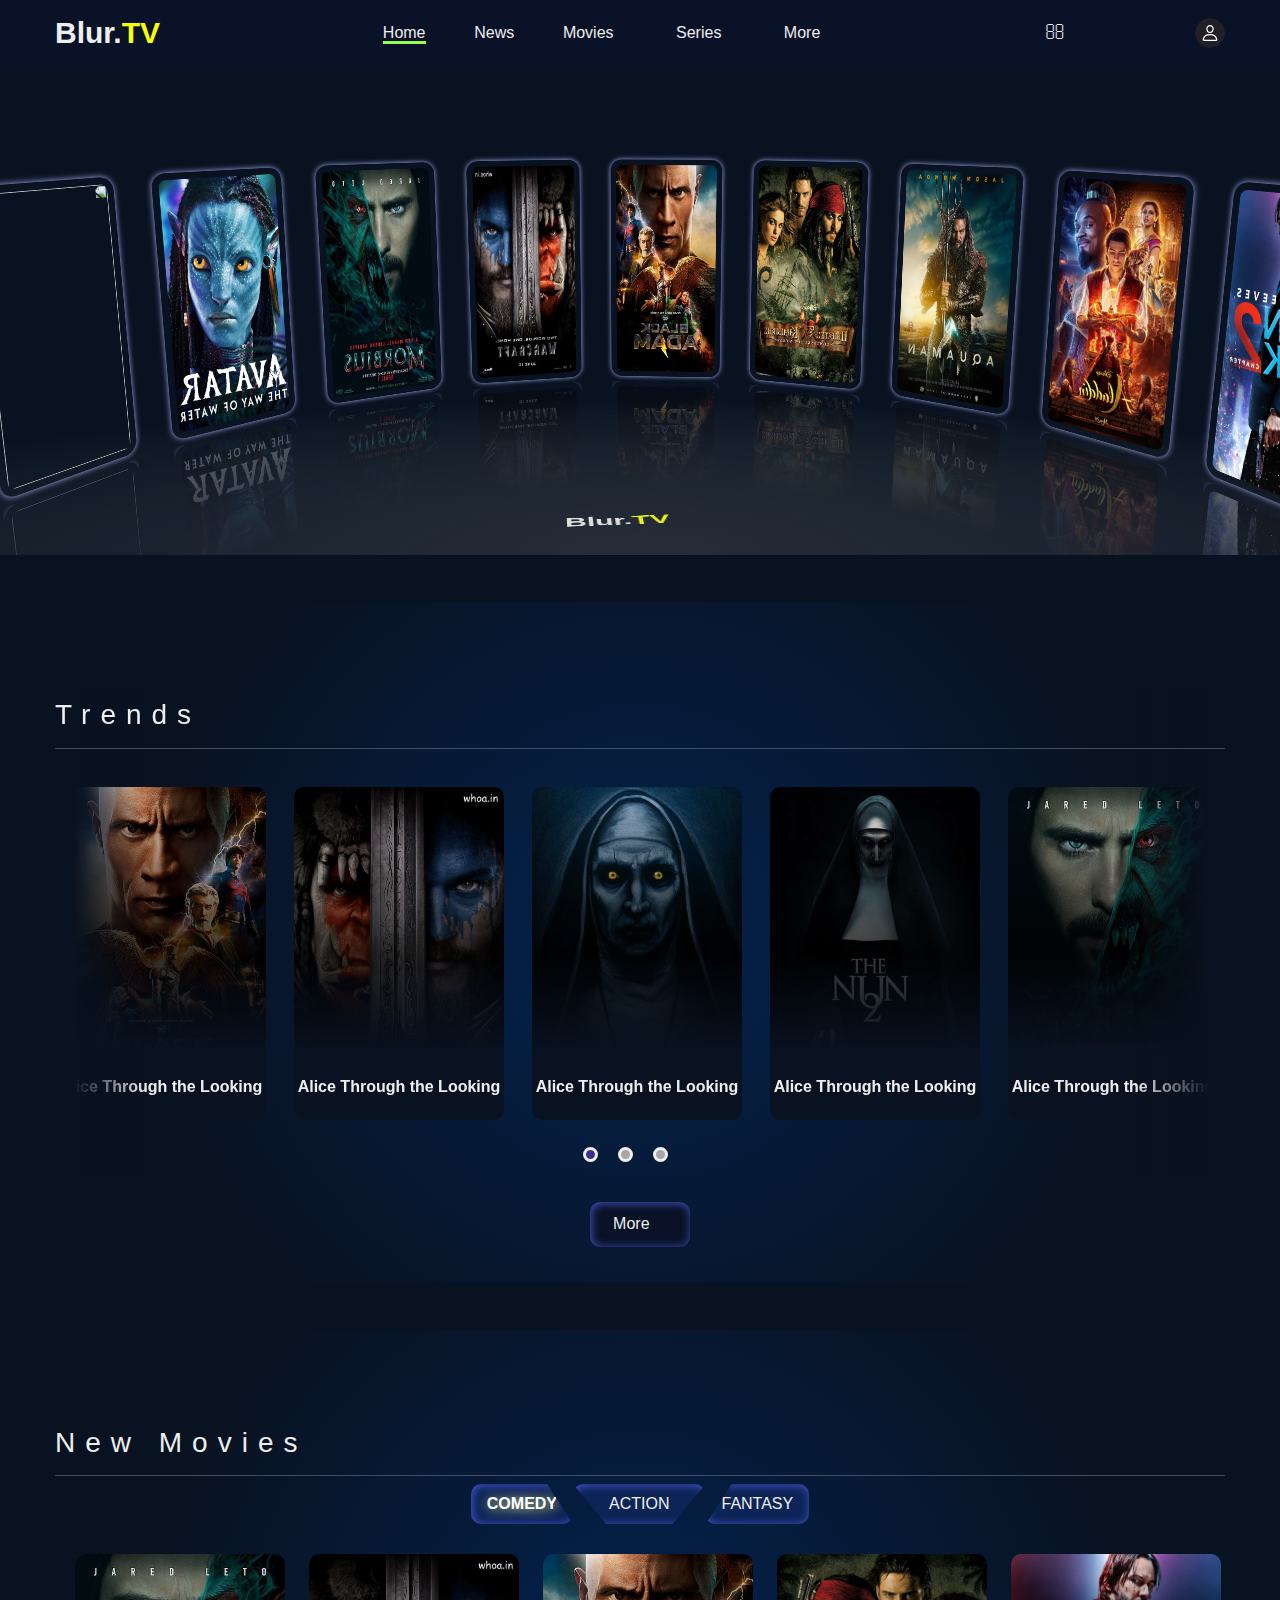
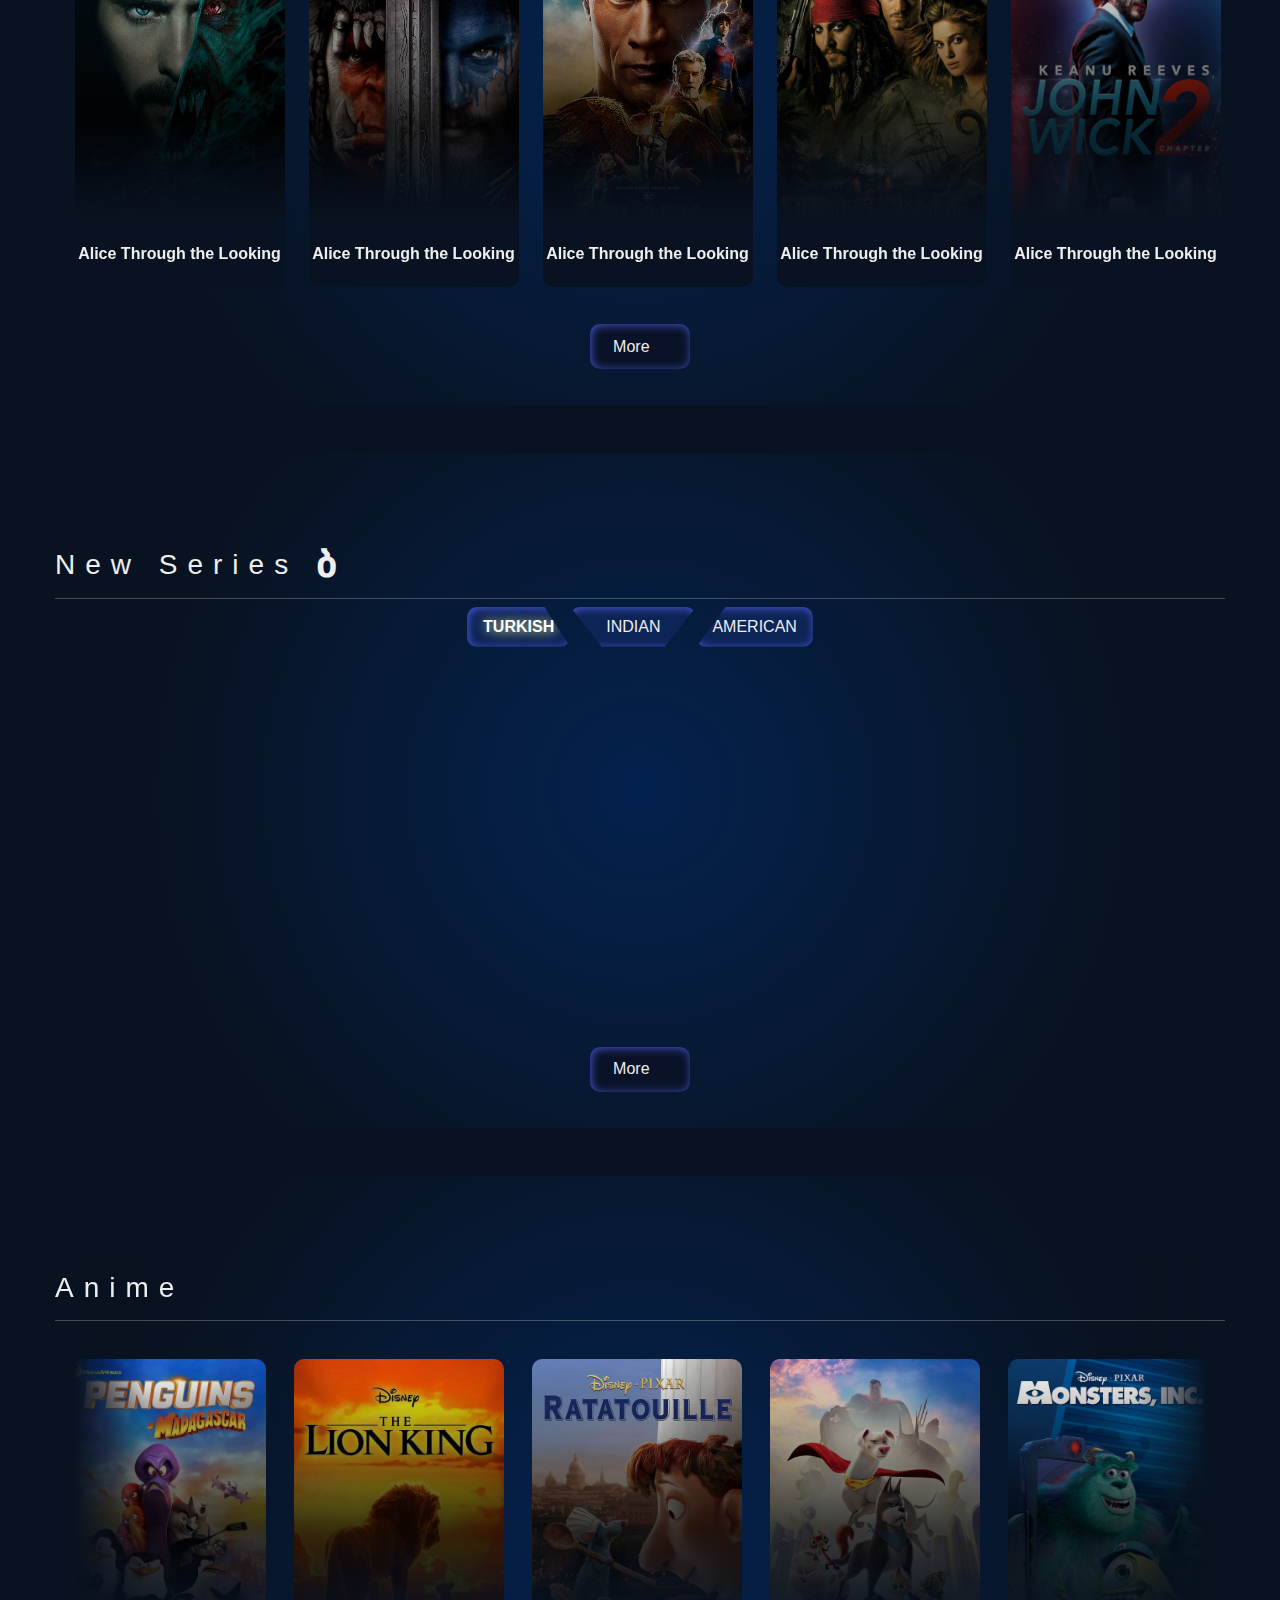
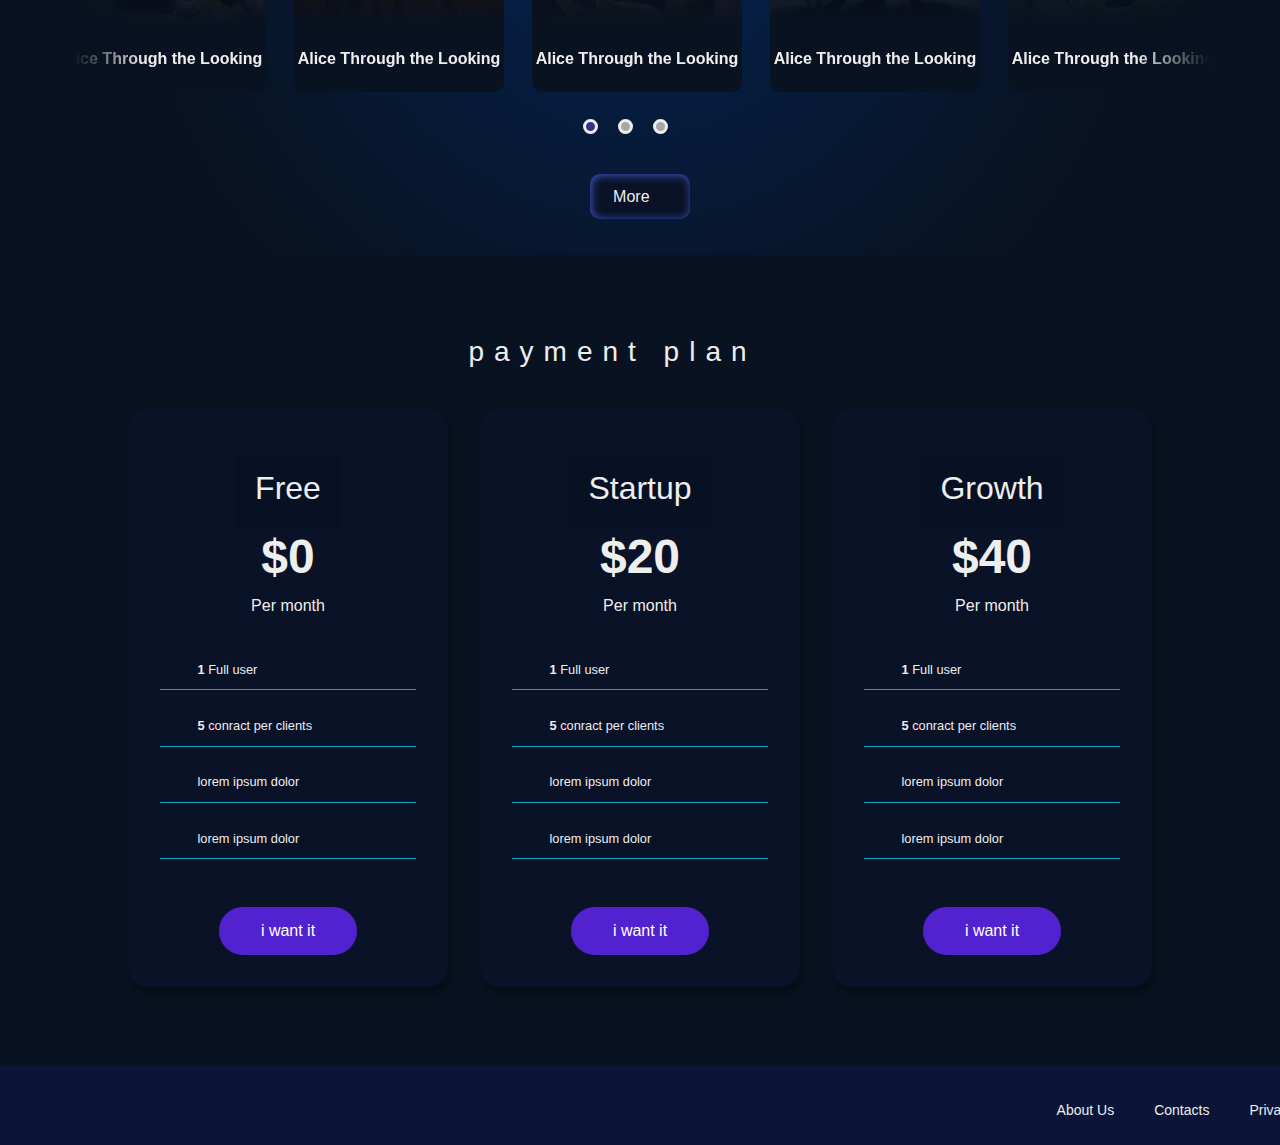
==== index.html @ e281a253 "first commit" ====
<!DOCTYPE html>
<html lang="en" data-theme="lightMode">

<head>
    <meta charset="UTF-8">
    <meta http-equiv="X-UA-Compatible" content="IE=edge">
    <meta name="viewport" content="width=device-width, initial-scale=1.0">

    <!--  Bootstrap v4.6.1 -->
	<!-- <link href="asstes/css/bootstrap.css" rel="stylesheet"> -->
	<!--  owl.carousel v2.3.4 -->
	<!-- <link href="asstes/css/owl.carousel.min.css" rel="stylesheet"> -->
	<!-- <link href="asstes/css/owl.theme.default.min.css" rel="stylesheet"> -->
	<!--  Font logo (blur) -->
	<link href="asstes/fonts/strangerfixcs.ttf" rel="stylesheet">
	<!--  font Awesome -->
	<link href="asstes/fonts/all.min.css" rel="stylesheet">
	<!--  Style css -->
    <!-- <link href="asstes/css/animate.css" rel="stylesheet"/> -->
    <!-- <link href="asstes/css/shared.main.css" rel="stylesheet"> -->
    <!-- <link href="asstes/css/style-home.css" rel="stylesheet"> -->
    <link href="asstes/css/shared.main.css" rel="stylesheet">
    <title>Home | Blur.TV</title>
</head>

<body id="nicescroll">


    <!-- Loading -->
    <!-- <div id="js-preloader" class="load">
        <div class="loader">
            <a class="logo animate__animated animate__hinge" href="#">Blur.<span class="">TV</span></a>
            <div class="inner one"></div>
            <div class="inner two"></div>
            <div class="inner three"></div>
        </div>
    </div> -->
    <!-- End -->

    <!-- bubble Trailer -->
    <section id="bubbleTrailer">
        <div class="sectionTrailer">
            <div class="stop mb-3">
                <button class="close-trailer stop "><i class='fa-regular fa-close fa-xl'></i></button>
            </div>
            <iframe class="stop" style="width: 100%;height: 500px;" src="https://www.youtube.com/embed/mkomfZHG5q4"
                title="YouTube video player" frameborder="0"
                allow="accelerometer; autoplay; clipboard-write; encrypted-media; gyroscope; picture-in-picture"
                allowfullscreen>
            </iframe>
        </div>
    </section>
    <!-- End -->

    <!-- sidebar -->
    <aside>
        <!-- User -->
        <div class="head "> 
            <div class="w-100 pb-4 d-flex justify-content-between" style="border-bottom: 1px solid #eeeeee42; ">
                <span class="userAside"><span><i class="fa-solid fa-user-pen fa-xl"></i></span> jack bill</span>
                <button id="closeSlider" class="d-lg-none"><i class="fa-regular fa-xmark fa-xl mx-3"></i></button>
            </div>
        </div>
        <!-- navbar slider -->
        <li class="btnfixed d-flex justify-content-between py-1 my-0">
            <button class="icon d-inline-block d-lg-none themeicons">
                <i  class="fa-solid fa-moon fa-lg themeicon "></i>
                <i  class="fa-solid fa-lightbulb-on fa-lg themeicon d-none"></i>
            </button>
            <a href="profile.html" class="d-inline-block d-lg-none">
                <i  class="fa-solid fa-bell-on fa-lg"></i>
            </a>
            <a href="profile.html" class="d-inline-block d-lg-none">
                <i class="fa-solid fa-heart fa-lg"></i>
            </a>
        
        </li>
        <!-- Items -->
        <div class="itemAside">
            <ul class="listAside">
                <li class="listItem"><i class="fa-light fa-house fa-lg mr-4"></i> <a href="index.html">Home</a></li>
                <li class="listItem"><i class="fa-regular fa-chart-line-up fa-lg mr-4"></i> <a href="index.html">News</a></li>
                    <li id="btn-series" class="listItem btnAction">
                    <i class="fa-light fa-clapperboard-play fa-lg mr-4"></i> <a href="#">Series</a> <i class="fa-light fa-chevron-down fa-2xs"></i>
                        <ul>
                            <li class="dropSeries"><a href="Seaction.html">English Series</a></li>
                            <li class="dropSeries"><a href="Seaction.html">Arabic Series</a></li>
                            <li class="dropSeries"><a href="Seaction.html">asia Series</a></li>
                            <li class="dropSeries"><a href="Seaction.html">Indian Series</a></li>
                            <li class="dropSeries"><a href="Seaction.html">Turkish Series</a></li>
                            <li class="dropSeries"><a href="Seaction.html">Anime Series</a></li>
                        </ul>
                    </li>
                <li id="btn-movies" class="listItem">
                    <i class="fa-light fa-popcorn fa-lg mr-4"></i> <a href="#"><button>Movies</button></a> <i class="fa-light fa-chevron-down fa-2xs"></i>
                    <ul>
                        <li class="dropMovie"><a href="Seaction.html">English movies</a></li>
                        <li class="dropMovie"><a href="Seaction.html">Arabic Movies</a></li>
                        <li class="dropMovie"><a href="Seaction.html">asia movies</a></li>
                        <li class="dropMovie"><a href="Seaction.html">Indian movies</a></li>
                        <li class="dropMovie"><a href="Seaction.html">Turkish movies</a></li>
                        <li class="dropMovie"><a href="Seaction.html">Anime movies</a></li>
                    </ul>
                </li>
                <li class="listItem"><i class="fa-light fa-screwdriver-wrench fa-lg mr-4"></i> 
                    <a href="admin/dashboard.html">Admin</a>
                </li>
                <li class="listItem"><i class="fa-light fa-user fa-lg mr-4"></i>
                     <a href="profile.html">Profile</a>
                </li>
                <li class="listItem"><i class="fa-light fa-file-signature fa-lg mr-4"></i> 
                    <a href="contacts.html">Contacts</a>
                </li>
                <li class="listItem"><i class="fa-light fa-siren-on fa-lg mr-4"></i>
                     <a href="privacy-policy.html">Privacy policy</a>
                </li>
                <li class="listItem"><i class="fa-light fa-circle-exclamation fa-lg mr-4"></i> 
                    <a href="about.html">About-Us</a>
                </li>
                <li class="listItem"><i class="fa-light fa-coins fa-lg mr-4"></i>
                    <a href="payment.html"> Pricing plans</a>
                </li>
                
                
                <li class="listItem"><i class="fa-light fa-right-from-bracket fa-lg mr-4">
                </i> <a href="profile.html"> Log in / Log out </a>
                </li>
            </ul>
        </div>
    </aside>
    <!-- End  -->

    <!-- Navbar -->
    <nav id="navbar">
        <section id="sectionSearch">
            <div class="sectionSearch">
                <form>
                    <button class="close"><i class="fa-regular fa-magnifying-glass fa-lg"></i></button>
                    <input type="search" placeholder="Find your movie here" >
                    <a href="#" class="close"><i class="fa-solid fa-regular fa-xmark fa-lg"></i></a>
                </form>
            </div>
            <div class="w-100 h-100">
                <h3 class="m-5">No search results :</h3>
            </div>
        </section>
        <div class="container-custom">
            <!-- logo -->
            <a href="index.html" class="logo">Blur.<span>TV</span></a>
            <!-- tools nsv -->
            <div class="d-md-none d-lg-inline-block toolsNav">
                <ul class="item-nav d-none d-md-flex">
                    <li><a class="activeNavBar hvr" href="index.html">Home</a></li>
                    <li><a class="hvr" href="index.html">News</a></li>
                    <li class="position-relative">
                        <a class=" hvr" href="#">Movies</a> <i class="fa-light fa-chevron-down fa-xs"></i>
                        <div class="dropdownList">
                            <a href="Seaction.html">English movies</a>
                            <a href="Seaction.html">Arabic Movies</a>
                            <a href="Seaction.html">asia movies</a>
                            <a href="Seaction.html">Indian movies</a>
                            <a href="Seaction.html">Turkish movies</a>
                            <a href="Seaction.html">Anime movies</a>
                        </div>
                    </li>
                    <li class="position-relative">
                        <a class="hvr" href="#">Series</a> <i class="fa-light fa-chevron-down fa-xs"></i>
                        <div class="dropdownList">
                            <a href="Seaction.html">English Series</a>
                            <a href="Seaction.html">Arabic Series</a>
                            <a href="Seaction.html">asia Series</a>
                            <a href="Seaction.html">Indian Series</a>
                            <a href="Seaction.html">Turkish Series</a>
                            <a href="Seaction.html">Anime Series</a>
                        </div>
                    </li>
                    <li class="position-relative">
                        <a class="hvr" href="#">More</a> <i class="fa-light fa-chevron-down fa-xs"></i>
                        <div class="dropdownList">
                            <a href="admin/dashboard.html">Admin</a>
                            <a href="profile.html">Profile</a>
                            <a href="item-details.html">Item Details</a>
                            <a href="show-Room.html">Show Room</a>
                            <a href="contacts.html">Contacts</a>
                            <a href="privacy-policy.html">Privacy policy</a>
                            <a href="about.html">About-Us</a>
                            <a href="payment.html">Pricing plans</a>
                        </div>
                    </li>
                </ul>
            </div>
            <!-- icons -->
            <div class="iconsnav">
                <button id="open" class="icon">
                    <i class="fa-light fa-magnifying-glass fa-lg"></i>
                </button>
                
                <button class="icon d-none d-lg-inline themeicons">
                    <i  class="fa-light fa-lightbulb-on fa-lg themeicon btnLight"></i>
                    <i  class="fa-light fa-moon fa-lg themeicon d-none"></i>
                </button>
                <!-- toogle Login Logout -->
                <a class="icon d-none" href="login.html">Sign in</a>
                <ul class="item-nav d-lg-inline-flex d-none">
                    <li class="position-relative d-flex align-items-center">
                        <i class="fa-light fa-chevron-down fa-xs pr-2"></i>
                        <a class="icon nav-user d-inline-flex" href="login.html">
                            <img src="asstes/img/user.svg" alt="user">
                        </a>
                        <div class="dropdownList">
                            <a href="profile.html">Profile</a>
                            <a href="login.html">Log in</a>
                        </div>
                    </li>
                </ul>
                <button id="openSlider" class="d-lg-none ml-4">
                    <i class="fa-light fa-bars-staggered fa-lg"></i>
                </button>
            </div>
        </div>
    </nav>
    <!-- End  -->

    <!-- Start Header -->
	<header id="header" class="header">
		<div id="drag-on">
			<div onmouseover="stop(this)" onmouseout="play(this)" id="spin-on">
				<img class="hvr-head-img view" src="asstes/img/8.jpg">
				<img class="hvr-head-img view" src="asstes/img/1.jpg">
				<img class="hvr-head-img view" src="asstes/img/2.jpg">
				<img class="hvr-head-img view" src="asstes/img/3.png">
				<img class="hvr-head-img view" src="asstes/img/4.webp">
				<img class="hvr-head-img view" src="asstes/img/5.jpg">
				<img class="hvr-head-img view" src="asstes/img/6.jpg">
				<img class="hvr-head-img view" src="asstes/img/7.jpg">
				<img class="hvr-head-img view" src="asstes/img/8.jpg">
				<img class="hvr-head-img view" src="asstes/img/9.jpg">
				<img class="hvr-head-img view" src="asstes/img/10.jpg">
				<img class="hvr-head-img view" src="asstes/img/11.jpg">
				<img class="hvr-head-img view" src="asstes/img/12.jpg">
				<img class="hvr-head-img view" src="asstes/img/13.jpg">
				<img class="hvr-head-img view" src="asstes/img/14.jpg">
				<img class="hvr-head-img view" src="asstes/img/15.jpg">
				<img class="hvr-head-img view" src="asstes/img/16.jpg">
				<img class="hvr-head-img view" src="asstes/img/17.jpg">
				<img class="hvr-head-img view" src="asstes/img/3.png">
				<img class="hvr-head-img view" src="asstes/img/5.jpg">
				<img class="hvr-head-img view" src="asstes/img/2.jpg">
				<p id="demo" class="logo">
					<!-- logo -->
                    <a href="./index.html" class="logo">Blur.<span>TV</span></a>
				</p>
			</div>
		</div>
		<div class="ground" id="ground"></div>
	</header>
	<div id="music-on"></div>
    <!-- end -->

    <!-- Display details img-->
	<div class="display-img d-none">
		<div class="containercards">
            <!-- display trailer -->
            <div id="box-tralier" class=" m-auto mt-5 d-none">
                <div class="stop d-flex justify-content-between">
                    <i id="closeTrailer" class='fa-regular fa-arrow-left fa-xl'></i>
                    <button class="closedisplay">
                        <i class='fa-regular fa-xmark fa-xl text-light'></i>
                    </button>
                </div>
                <iframe style="width: 100%;height: 500px;" src="https://www.youtube.com/embed/ngWBddVNVZs"
                    title="YouTube video player" frameborder="0"
                    allow="accelerometer; autoplay; clipboard-write; encrypted-media; gyroscope; picture-in-picture"
                    allowfullscreen>
                </iframe>
            </div>

            <div class="stop Information-Head toggle-hidden">
                <span>Alice Through the Looking</span>
                <button class="closedisplay">
                    <i class='fa-regular fa-xmark fa-xl text-light'></i>
                </button>
            </div>            
            <!-- display trailer -->
            <span class="details-img toggle-hidden">
                <img src="" id="views">
                <div class="icontools">
                    <span><i class="fa-solid fa-clock-rotate-left fa-lg"></i></span>
                    <span><span class="fa-solid fa-heart fa-lg "></span></span>
                    <span><i class="fa-solid fa-light fa-share-nodes fa-lg"></i></span>
                </div>
            </span>

            <ul class="list-unstyled toggle-hidden">
                <li><span>Quality :</span> 4.K HD</li>
                <li><span> Publication year :</span> 2023</li>
                <li><span>Category :</span> Crime | action</li>
            </ul>

            <div class="storyimg toggle-hidden">
                <h5 class="text-warning">"Show Story"</h5>
                <p>selection and changing the OCR engine to "Tesseract" (under the "Language" menu). This message can be removed in the future by unchecking "OCR Disclaimer</p>
            </div>
            <div class="footer-Information toggle">
                <a id="btn-tralier" class="watch mr-3 btn-outline-light" href="#">
                    Watch Tralier
                    <i class="fa-thin fa-play fa-xl ml-3"></i>
                </a>
                <a class="down ml-3 d-none btn-outline-danger" href="./Item-Details.html">
                    Download 
                    <i class="fa-thin fa-download fa-xl ml-3"></i>
                </a>
                <a class="ml-3 btn-outline-light" href="./Item-Details.html">
                    Watch Now 
                    <i class="fa-thin fa-video fa-xl ml-3"></i>
                </a>
            </div>

        </div>
	</div>
	<!-- End Header -->

    <!-- Trends -->
    <main class="carouselCards my-5">
        <div class="container-custom">
            <!-- Title Section -->
            <div class="w-100 pb-2 mb-2 titleSections">
                <h3 style="letter-spacing: 10px;">
                    Trends <i class="fa-sharp fa-regular fa-arrow-trend-up fa-lg"></i>
                </h3>
            </div>
            <div id="similar" class="section__carousel owl-carousel row">
                <div class="col-2 boxImgs">
                    <section class="itemsCard">
                        <div class="overlaycards"></div>
                        <div class="Img">
                            <img src="./asstes/img/10.jpg" alt="">
                        </div>
                        <h6 class="titlefilm">Alice Through the Looking </h6>
                    </section>
                    <div class="detailsCards">
                        <div>
                            <h4 class="text-white">5.<small>9</small></h4>
                            <i style="font-size: 18px;" class="fa-solid fa-star"></i>
                            <i style="font-size: 18px;" class="fa-solid fa-star"></i>
                            <i style="font-size: 18px;" class="fa-solid fa-star"></i>
                            <i style="font-size: 18px;" class="fa-solid fa-star"></i>
                            <i style="font-size: 18px;" class="fa-solid fa-star-sharp-half"></i>
                        </div>
                        <a href="./Item-Details.html" class="watchNow">
                            <i class="fa-thin fa-circle-play fa-2xl"></i>
                            <span class="mt-2 d-block">WATCH NOW</span>
                        </a>
                        <section class="boxType">
                            <p class="btntype">Action</p>
                            <p class="btntype">Fantasy</p>
                        </section>
                        <div class="iconCard">
                            <span><i class="fa-solid fa-clock-rotate-left fa-lg"></i></span>
                            <span><span class="fa-solid fa-heart fa-lg "></span></span>
                            <span><i class="fa-solid fa-light fa-share-nodes fa-lg"></i></span>
                        </div>
                        <section class="boxTrailer">
                            <a href="#" class="btntype btnTrailer"><i class="fa-duotone fa-play"></i> <span>TRAILER</span></a>
                            <a href="#" class="btntype"><i class="fa-regular fa-eye fa-sm"></i> <span>82.K</span></a>
                        </section>
                    </div>
                </div>
                <div class="col-2 boxImgs">
                    <section class="itemsCard">
                        <div class="overlaycards"></div>
                        <div class="Img">
                            <img src="./asstes/img/11.jpg" alt="">
                        </div>
                        <h6 class="titlefilm">Alice Through the Looking </h6>
                    </section>
                    <div class="detailsCards">
                        <div>
                            <h4 class="text-white">5.<small>9</small></h4>
                            <i style="font-size: 18px;" class="fa-solid fa-star"></i>
                            <i style="font-size: 18px;" class="fa-solid fa-star"></i>
                            <i style="font-size: 18px;" class="fa-solid fa-star"></i>
                            <i style="font-size: 18px;" class="fa-solid fa-star"></i>
                            <i style="font-size: 18px;" class="fa-solid fa-star-sharp-half"></i>
                        </div>
                        <a href="./Item-Details.html" class="watchNow">
                            <i class="fa-thin fa-circle-play fa-2xl"></i>
                            <span class="mt-2 d-block">WATCH NOW</span>
                        </a>
                        <section class="boxType">
                            <p class="btntype">Action</p>
                            <p class="btntype">Fantasy</p>
                        </section>
                        <div class="iconCard">
                            <span><i class="fa-solid fa-clock-rotate-left fa-lg"></i></span>
                            <span><span class="fa-solid fa-heart fa-lg "></span></span>
                            <span><i class="fa-solid fa-light fa-share-nodes fa-lg"></i></span>
                        </div>
                        <section class="boxTrailer">
                            <a href="#" class="btntype btnTrailer"><i class="fa-duotone fa-play"></i> <span>TRAILER</span></a>
                            <a href="#" class="btntype"><i class="fa-regular fa-eye fa-sm"></i> <span>82.K</span></a>
                        </section>
                    </div>
                </div>
                <div class="col-2 boxImgs">
                    <section class="itemsCard">
                        <div class="overlaycards"></div>
                        <div class="Img">
                            <img src="./asstes/img/16.jpg" alt="">
                        </div>
                        <h6 class="titlefilm">Alice Through the Looking </h6>
                    </section>
                    <div class="detailsCards">
                        <div>
                            <h4 class="text-white">5.<small>9</small></h4>
                            <i style="font-size: 18px;" class="fa-solid fa-star"></i>
                            <i style="font-size: 18px;" class="fa-solid fa-star"></i>
                            <i style="font-size: 18px;" class="fa-solid fa-star"></i>
                            <i style="font-size: 18px;" class="fa-solid fa-star"></i>
                            <i style="font-size: 18px;" class="fa-solid fa-star-sharp-half"></i>
                        </div>
                        <a href="./Item-Details.html" class="watchNow">
                            <i class="fa-thin fa-circle-play fa-2xl"></i>
                            <span class="mt-2 d-block">WATCH NOW</span>
                        </a>
                        <section class="boxType">
                            <p class="btntype">Action</p>
                            <p class="btntype">Fantasy</p>
                        </section>
                        <div class="iconCard">
                            <span><i class="fa-solid fa-clock-rotate-left fa-lg"></i></span>
                            <span><span class="fa-solid fa-heart fa-lg "></span></span>
                            <span><i class="fa-solid fa-light fa-share-nodes fa-lg"></i></span>
                        </div>
                        <section class="boxTrailer">
                            <a href="#" class="btntype btnTrailer"><i class="fa-duotone fa-play"></i> <span>TRAILER</span></a>
                            <a href="#" class="btntype"><i class="fa-regular fa-eye fa-sm"></i> <span>82.K</span></a>
                        </section>
                    </div>
                </div>
                <div class="col-2 boxImgs">
                    <section class="itemsCard">
                        <div class="overlaycards"></div>
                        <div class="Img">
                            <img src="./asstes/img/17.jpg" alt="">
                        </div>
                        <h6 class="titlefilm">Alice Through the Looking </h6>
                    </section>
                    <div class="detailsCards">
                        <div>
                            <h4 class="text-white">5.<small>9</small></h4>
                            <i style="font-size: 18px;" class="fa-solid fa-star"></i>
                            <i style="font-size: 18px;" class="fa-solid fa-star"></i>
                            <i style="font-size: 18px;" class="fa-solid fa-star"></i>
                            <i style="font-size: 18px;" class="fa-solid fa-star"></i>
                            <i style="font-size: 18px;" class="fa-solid fa-star-sharp-half"></i>
                        </div>
                        <a href="./Item-Details.html" class="watchNow">
                            <i class="fa-thin fa-circle-play fa-2xl"></i>
                            <span class="mt-2 d-block">WATCH NOW</span>
                        </a>
                        <section class="boxType">
                            <p class="btntype">Action</p>
                            <p class="btntype">Fantasy</p>
                        </section>
                        <div class="iconCard">
                            <span><i class="fa-solid fa-clock-rotate-left fa-lg"></i></span>
                            <span><span class="fa-solid fa-heart fa-lg "></span></span>
                            <span><i class="fa-solid fa-light fa-share-nodes fa-lg"></i></span>
                        </div>
                        <section class="boxTrailer">
                            <a href="#" class="btntype btnTrailer"><i class="fa-duotone fa-play"></i> <span>TRAILER</span></a>
                            <a href="#" class="btntype"><i class="fa-regular fa-eye fa-sm"></i> <span>82.K</span></a>
                        </section>
                    </div>
                </div> 
                <div class="col-2 boxImgs">
                    <section class="itemsCard">
                        <div class="overlaycards"></div>
                        <div class="Img">
                            <img src="./asstes/img/12.jpg" alt="">
                        </div>
                        <h6 class="titlefilm">Alice Through the Looking </h6>
                    </section>
                    <div class="detailsCards">
                        <div>
                            <h4 class="text-white">5.<small>9</small></h4>
                            <i style="font-size: 18px;" class="fa-solid fa-star"></i>
                            <i style="font-size: 18px;" class="fa-solid fa-star"></i>
                            <i style="font-size: 18px;" class="fa-solid fa-star"></i>
                            <i style="font-size: 18px;" class="fa-solid fa-star"></i>
                            <i style="font-size: 18px;" class="fa-solid fa-star-sharp-half"></i>
                        </div>
                        <a href="./Item-Details.html" class="watchNow">
                            <i class="fa-thin fa-circle-play fa-2xl"></i>
                            <span class="mt-2 d-block">WATCH NOW</span>
                        </a>
                        <section class="boxType">
                            <p class="btntype">Action</p>
                            <p class="btntype">Fantasy</p>
                        </section>
                        <div class="iconCard">
                            <span><i class="fa-solid fa-clock-rotate-left fa-lg"></i></span>
                            <span><span class="fa-solid fa-heart fa-lg "></span></span>
                            <span><i class="fa-solid fa-light fa-share-nodes fa-lg"></i></span>
                        </div>
                        <section class="boxTrailer">
                            <a href="#" class="btntype btnTrailer"><i class="fa-duotone fa-play"></i> <span>TRAILER</span></a>
                            <a href="#" class="btntype"><i class="fa-regular fa-eye fa-sm"></i> <span>82.K</span></a>
                        </section>
                    </div>
                </div>  
                <div class="col-2 boxImgs">
                    <section class="itemsCard">
                        <div class="overlaycards"></div>
                        <div class="Img">
                            <img src="./asstes/img/9.jpg" alt="">
                        </div>
                        <h6 class="titlefilm">Alice Through the Looking </h6>
                    </section>
                    <div class="detailsCards">
                        <div>
                            <h4 class="text-white">5.<small>9</small></h4>
                            <i style="font-size: 18px;" class="fa-solid fa-star"></i>
                            <i style="font-size: 18px;" class="fa-solid fa-star"></i>
                            <i style="font-size: 18px;" class="fa-solid fa-star"></i>
                            <i style="font-size: 18px;" class="fa-solid fa-star"></i>
                            <i style="font-size: 18px;" class="fa-solid fa-star-sharp-half"></i>
                        </div>
                        <a href="./Item-Details.html" class="watchNow">
                            <i class="fa-thin fa-circle-play fa-2xl"></i>
                            <span class="mt-2 d-block">WATCH NOW</span>
                        </a>
                        <section class="boxType">
                            <p class="btntype">Action</p>
                            <p class="btntype">Fantasy</p>
                        </section>
                        <div class="iconCard">
                            <span><i class="fa-solid fa-clock-rotate-left fa-lg"></i></span>
                            <span><span class="fa-solid fa-heart fa-lg "></span></span>
                            <span><i class="fa-solid fa-light fa-share-nodes fa-lg"></i></span>
                        </div>
                        <section class="boxTrailer">
                            <a href="#" class="btntype btnTrailer"><i class="fa-duotone fa-play"></i> <span>TRAILER</span></a>
                            <a href="#" class="btntype"><i class="fa-regular fa-eye fa-sm"></i> <span>82.K</span></a>
                        </section>
                    </div>
                </div> 
                <div class="col-2 boxImgs">
                    <section class="itemsCard">
                        <div class="overlaycards"></div>
                        <div class="Img">
                            <img src="./asstes/img/1.jpg" alt="">
                        </div>
                        <h6 class="titlefilm">Alice Through the Looking </h6>
                    </section>
                    <div class="detailsCards">
                        <div>
                            <h4 class="text-white">5.<small>9</small></h4>
                            <i style="font-size: 18px;" class="fa-solid fa-star"></i>
                            <i style="font-size: 18px;" class="fa-solid fa-star"></i>
                            <i style="font-size: 18px;" class="fa-solid fa-star"></i>
                            <i style="font-size: 18px;" class="fa-solid fa-star"></i>
                            <i style="font-size: 18px;" class="fa-solid fa-star-sharp-half"></i>
                        </div>
                        <a href="./Item-Details.html" class="watchNow">
                            <i class="fa-thin fa-circle-play fa-2xl"></i>
                            <span class="mt-2 d-block">WATCH NOW</span>
                        </a>
                        <section class="boxType">
                            <p class="btntype">Action</p>
                            <p class="btntype">Fantasy</p>
                        </section>
                        <div class="iconCard">
                            <span><i class="fa-solid fa-clock-rotate-left fa-lg"></i></span>
                            <span><span class="fa-solid fa-heart fa-lg "></span></span>
                            <span><i class="fa-solid fa-light fa-share-nodes fa-lg"></i></span>
                        </div>
                        <section class="boxTrailer">
                            <a href="#" class="btntype btnTrailer"><i class="fa-duotone fa-play"></i> <span>TRAILER</span></a>
                            <a href="#" class="btntype"><i class="fa-regular fa-eye fa-sm"></i> <span>82.K</span></a>
                        </section>
                    </div>
                </div>
                <div class="col-2 boxImgs">
                    <section class="itemsCard">
                        <div class="overlaycards"></div>
                        <div class="Img">
                            <img src="./asstes/img/2.jpg" alt="">
                        </div>
                        <h6 class="titlefilm">Alice Through the Looking </h6>
                    </section>
                    <div class="detailsCards">
                        <div>
                            <h4 class="text-white">5.<small>9</small></h4>
                            <i style="font-size: 18px;" class="fa-solid fa-star"></i>
                            <i style="font-size: 18px;" class="fa-solid fa-star"></i>
                            <i style="font-size: 18px;" class="fa-solid fa-star"></i>
                            <i style="font-size: 18px;" class="fa-solid fa-star"></i>
                            <i style="font-size: 18px;" class="fa-solid fa-star-sharp-half"></i>
                        </div>
                        <a href="./Item-Details.html" class="watchNow">
                            <i class="fa-thin fa-circle-play fa-2xl"></i>
                            <span class="mt-2 d-block">WATCH NOW</span>
                        </a>
                        <section class="boxType">
                            <p class="btntype">Action</p>
                            <p class="btntype">Fantasy</p>
                        </section>
                        <div class="iconCard">
                            <span><i class="fa-solid fa-clock-rotate-left fa-lg"></i></span>
                            <span><span class="fa-solid fa-heart fa-lg "></span></span>
                            <span><i class="fa-solid fa-light fa-share-nodes fa-lg"></i></span>
                        </div>
                        <section class="boxTrailer">
                            <a href="#" class="btntype btnTrailer"><i class="fa-duotone fa-play"></i> <span>TRAILER</span></a>
                            <a href="#" class="btntype"><i class="fa-regular fa-eye fa-sm"></i> <span>82.K</span></a>
                        </section>
                    </div>
                </div>
                <div class="col-2 boxImgs">
                    <section class="itemsCard">
                        <div class="overlaycards"></div>
                        <div class="Img">
                            <img src="./asstes/img/3.png" alt="">
                        </div>
                        <h6 class="titlefilm">Alice Through the Looking </h6>
                    </section>
                    <div class="detailsCards">
                        <div>
                            <h4 class="text-white">5.<small>9</small></h4>
                            <i style="font-size: 18px;" class="fa-solid fa-star"></i>
                            <i style="font-size: 18px;" class="fa-solid fa-star"></i>
                            <i style="font-size: 18px;" class="fa-solid fa-star"></i>
                            <i style="font-size: 18px;" class="fa-solid fa-star"></i>
                            <i style="font-size: 18px;" class="fa-solid fa-star-sharp-half"></i>
                        </div>
                        <a href="./Item-Details.html" class="watchNow">
                            <i class="fa-thin fa-circle-play fa-2xl"></i>
                            <span class="mt-2 d-block">WATCH NOW</span>
                        </a>
                        <section class="boxType">
                            <p class="btntype">Action</p>
                            <p class="btntype">Fantasy</p>
                        </section>
                        <div class="iconCard">
                            <span><i class="fa-solid fa-clock-rotate-left fa-lg"></i></span>
                            <span><span class="fa-solid fa-heart fa-lg "></span></span>
                            <span><i class="fa-solid fa-light fa-share-nodes fa-lg"></i></span>
                        </div>
                        <section class="boxTrailer">
                            <a href="#" class="btntype btnTrailer"><i class="fa-duotone fa-play"></i> <span>TRAILER</span></a>
                            <a href="#" class="btntype"><i class="fa-regular fa-eye fa-sm"></i> <span>82.K</span></a>
                        </section>
                    </div>
                </div>
                <div class="col-2 boxImgs">
                    <section class="itemsCard">
                        <div class="overlaycards"></div>
                        <div class="Img">
                            <img src="./asstes/img/4.webp" alt="">
                        </div>
                        <h6 class="titlefilm">Alice Through the Looking </h6>
                    </section>
                    <div class="detailsCards">
                        <div>
                            <h4 class="text-white">5.<small>9</small></h4>
                            <i style="font-size: 18px;" class="fa-solid fa-star"></i>
                            <i style="font-size: 18px;" class="fa-solid fa-star"></i>
                            <i style="font-size: 18px;" class="fa-solid fa-star"></i>
                            <i style="font-size: 18px;" class="fa-solid fa-star"></i>
                            <i style="font-size: 18px;" class="fa-solid fa-star-sharp-half"></i>
                        </div>
                        <a href="./Item-Details.html" class="watchNow">
                            <i class="fa-thin fa-circle-play fa-2xl"></i>
                            <span class="mt-2 d-block">WATCH NOW</span>
                        </a>
                        <section class="boxType">
                            <p class="btntype">Action</p>
                            <p class="btntype">Fantasy</p>
                        </section>
                        <div class="iconCard">
                            <span><i class="fa-solid fa-clock-rotate-left fa-lg"></i></span>
                            <span><span class="fa-solid fa-heart fa-lg "></span></span>
                            <span><i class="fa-solid fa-light fa-share-nodes fa-lg"></i></span>
                        </div>
                        <section class="boxTrailer">
                            <a href="#" class="btntype btnTrailer"><i class="fa-duotone fa-play"></i> <span>TRAILER</span></a>
                            <a href="#" class="btntype"><i class="fa-regular fa-eye fa-sm"></i> <span>82.K</span></a>
                        </section>
                    </div>
                </div>
                <div class="col-2 boxImgs">
                    <section class="itemsCard">
                        <div class="overlaycards"></div>
                        <div class="Img">
                            <img src="./asstes/img/5.jpg" alt="">
                        </div>
                        <h6 class="titlefilm">Alice Through the Looking </h6>
                    </section>
                    <div class="detailsCards">
                        <div>
                            <h4 class="text-white">5.<small>9</small></h4>
                            <i style="font-size: 18px;" class="fa-solid fa-star"></i>
                            <i style="font-size: 18px;" class="fa-solid fa-star"></i>
                            <i style="font-size: 18px;" class="fa-solid fa-star"></i>
                            <i style="font-size: 18px;" class="fa-solid fa-star"></i>
                            <i style="font-size: 18px;" class="fa-solid fa-star-sharp-half"></i>
                        </div>
                        <a href="./Item-Details.html" class="watchNow">
                            <i class="fa-thin fa-circle-play fa-2xl"></i>
                            <span class="mt-2 d-block">WATCH NOW</span>
                        </a>
                        <section class="boxType">
                            <p class="btntype">Action</p>
                            <p class="btntype">Fantasy</p>
                        </section>
                        <div class="iconCard">
                            <span><i class="fa-solid fa-clock-rotate-left fa-lg"></i></span>
                            <span><span class="fa-solid fa-heart fa-lg "></span></span>
                            <span><i class="fa-solid fa-light fa-share-nodes fa-lg"></i></span>
                        </div>
                        <section class="boxTrailer">
                            <a href="#" class="btntype btnTrailer"><i class="fa-duotone fa-play"></i> <span>TRAILER</span></a>
                            <a href="#" class="btntype"><i class="fa-regular fa-eye fa-sm"></i> <span>82.K</span></a>
                        </section>
                    </div>
                </div>
                <div class="col-2 boxImgs">
                    <section class="itemsCard">
                        <div class="overlaycards"></div>
                        <div class="Img">
                            <img src="./asstes/img/6.jpg" alt="">
                        </div>
                        <h6 class="titlefilm">Alice Through the Looking </h6>
                    </section>
                    <div class="detailsCards">
                        <div>
                            <h4 class="text-white">5.<small>9</small></h4>
                            <i style="font-size: 18px;" class="fa-solid fa-star"></i>
                            <i style="font-size: 18px;" class="fa-solid fa-star"></i>
                            <i style="font-size: 18px;" class="fa-solid fa-star"></i>
                            <i style="font-size: 18px;" class="fa-solid fa-star"></i>
                            <i style="font-size: 18px;" class="fa-solid fa-star-sharp-half"></i>
                        </div>
                        <a href="./Item-Details.html" class="watchNow">
                            <i class="fa-thin fa-circle-play fa-2xl"></i>
                            <span class="mt-2 d-block">WATCH NOW</span>
                        </a>
                        <section class="boxType">
                            <p class="btntype">Action</p>
                            <p class="btntype">Fantasy</p>
                        </section>
                        <div class="iconCard">
                            <span><i class="fa-solid fa-clock-rotate-left fa-lg"></i></span>
                            <span><span class="fa-solid fa-heart fa-lg "></span></span>
                            <span><i class="fa-solid fa-light fa-share-nodes fa-lg"></i></span>
                        </div>
                        <section class="boxTrailer">
                            <a href="#" class="btntype btnTrailer"><i class="fa-duotone fa-play"></i> <span>TRAILER</span></a>
                            <a href="#" class="btntype"><i class="fa-regular fa-eye fa-sm"></i> <span>82.K</span></a>
                        </section>
                    </div>                   
            </div>
        </div>
            
        </div>
        <div class="arrow_Carousel">
            <button class="section__nav--next" data-nav="#similar" type="button"><i class="fa-sharp fa-regular fa-arrow-left fa-xl"></i></button>
            <button class="section__nav--prev" data-nav="#similar" type="button"><i class="fa-sharp fa-regular fa-arrow-right fa-xl"></i></button>
        </div>
        <!-- Number More Cards -->
        <div class="moreCardDanger">
            <span class="numNav">
                <a class="active" href="./Seaction.html"><span>More</span> <i class="fa-light fa-chevron-down fa-xs ml-2"></i></a>
            </span>
        </div>        
    </main>
    <!-- End  -->
   
    <!-- Section cards -->
    <main class="tab-content carouselCards sectionCards my-5"  id="pills-tabContent">
        <div class="container-custom">
            <!-- Title Section -->
            <div class="w-100 pb-2 mb-2 titleSections">
                <h3 style="letter-spacing: 10px;">
                    New Movies <i class="fa-solid fa-clapperboard-play fa-lg"></i> 
                </h3>
            </div>
            <ul class="ul nav nav-pills" id="pills-tab" role="tablist">
                <li class="nav-item first" role="presentation">
                    <button class="nav-link active" id="pills-home-tab" data-bs-toggle="pill" data-bs-target="#pills-home" type="button" role="tab" aria-controls="pills-home" aria-selected="true">Comedy</button>
                </li>
                <li class="nav-item between" role="presentation">
                    <button class="nav-link" id="pills-profile-tab" data-bs-toggle="pill" data-bs-target="#pills-profile" type="button" role="tab" aria-controls="pills-profile" aria-selected="false">Action</button>
                </li>
                <li class="nav-item last" role="presentation">
                    <button class="nav-link" id="pills-contact-tab" data-bs-toggle="pill" data-bs-target="#pills-contact" type="button" role="tab" aria-controls="pills-contact" aria-selected="false">Fantasy</button>
                </li>
            </ul>
        </div>
        
        <div class="tab-pane fade animate__animated animate__fadeInUp" id="pills-profile" role="tabpanel" aria-labelledby="pills-profile-tab">
            <div class="container-custom">            
                <div class="productRow">
                    <div class="col-2 boxImgs d-none-1460 d-inline-block-740 animate__animated animate__fadeInUp animate__delay-1s animate__faster">
                        <section class="itemsCard">
                            <div class="overlaycards"></div>
                            <div class="Img">
                                <img src="./asstes/img/6.jpg" alt="">
                            </div>
                            <h6 class="titlefilm">Alice Through the Looking </h6>
                        </section>
                        <div class="detailsCards">
                            <div>
                                <h4 class="text-white">5.<small>9</small></h4>
                                <i style="font-size: 18px;" class="fa-solid fa-star"></i>
                                <i style="font-size: 18px;" class="fa-solid fa-star"></i>
                                <i style="font-size: 18px;" class="fa-solid fa-star"></i>
                                <i style="font-size: 18px;" class="fa-solid fa-star"></i>
                                <i style="font-size: 18px;" class="fa-solid fa-star-sharp-half"></i>
                            </div>
                            <a href="./Item-Details.html" class="watchNow">
                            <i class="fa-thin fa-circle-play fa-2xl"></i>
                            <span class="mt-2 d-block">WATCH NOW</span>
                        </a>
                            <section class="boxType">
                                <p class="btntype">Action</p>
                                <p class="btntype">Fantasy</p>
                            </section>
                            <div class="iconCard">
                                <span><i class="fa-solid fa-clock-rotate-left fa-lg"></i></span>
                                <span><span class="fa-solid fa-heart fa-lg "></span></span>
                                <span><i class="fa-solid fa-light fa-share-nodes fa-lg"></i></span>
                            </div>
                            <section class="boxTrailer">
                                <a href="#" class="btntype btnTrailer"><i class="fa-duotone fa-play"></i> <span>TRAILER</span></a>
                                <a href="#" class="btntype"><i class="fa-regular fa-eye fa-sm"></i> <span>82.K</span></a>
                            </section>
                        </div>
                    </div>
                    <div class="col-2 boxImgs d-none-1190 d-inline-block-740 animate__animated animate__fadeInUp animate__delay-2s animate__faster">
                        <section class="itemsCard">
                            <div class="overlaycards"></div>
                            <div class="Img">
                                <img src="./asstes/img/9.jpg" alt="">
                            </div>
                            <h6 class="titlefilm">Alice Through the Looking </h6>
                        </section>
                        <div class="detailsCards">
                            <div>
                                <h4 class="text-white">5.<small>9</small></h4>
                                <i style="font-size: 18px;" class="fa-solid fa-star"></i>
                                <i style="font-size: 18px;" class="fa-solid fa-star"></i>
                                <i style="font-size: 18px;" class="fa-solid fa-star"></i>
                                <i style="font-size: 18px;" class="fa-solid fa-star"></i>
                                <i style="font-size: 18px;" class="fa-solid fa-star-sharp-half"></i>
                            </div>
                            <a href="./Item-Details.html" class="watchNow">
                            <i class="fa-thin fa-circle-play fa-2xl"></i>
                            <span class="mt-2 d-block">WATCH NOW</span>
                        </a>
                            <section class="boxType">
                                <p class="btntype">Action</p>
                                <p class="btntype">Fantasy</p>
                            </section>
                            <div class="iconCard">
                                <span><i class="fa-solid fa-clock-rotate-left fa-lg"></i></span>
                                <span><span class="fa-solid fa-heart fa-lg "></span></span>
                                <span><i class="fa-solid fa-light fa-share-nodes fa-lg"></i></span>
                            </div>
                            <section class="boxTrailer">
                                <a href="#" class="btntype btnTrailer"><i class="fa-duotone fa-play"></i> <span>TRAILER</span></a>
                                <a href="#" class="btntype"><i class="fa-regular fa-eye fa-sm"></i> <span>82.K</span></a>
                            </section>
                        </div>
                    </div>
                    <div class="col-2 boxImgs d-none-990 d-inline-block-740 animate__animated animate__fadeInUp animate__delay-3s animate__faster">
                        <section class="itemsCard">
                            <div class="overlaycards"></div>
                            <div class="Img">
                                <img src="./asstes/img/3.png" alt="">
                            </div>
                            <h6 class="titlefilm">Alice Through the Looking </h6>
                        </section>
                        <div class="detailsCards">
                            <div>
                                <h4 class="text-white">5.<small>9</small></h4>
                                <i style="font-size: 18px;" class="fa-solid fa-star"></i>
                                <i style="font-size: 18px;" class="fa-solid fa-star"></i>
                                <i style="font-size: 18px;" class="fa-solid fa-star"></i>
                                <i style="font-size: 18px;" class="fa-solid fa-star"></i>
                                <i style="font-size: 18px;" class="fa-solid fa-star-sharp-half"></i>
                            </div>
                            <a href="./Item-Details.html" class="watchNow">
                            <i class="fa-thin fa-circle-play fa-2xl"></i>
                            <span class="mt-2 d-block">WATCH NOW</span>
                        </a>
                            <section class="boxType">
                                <p class="btntype">Action</p>
                                <p class="btntype">Fantasy</p>
                            </section>
                            <div class="iconCard">
                                <span><i class="fa-solid fa-clock-rotate-left fa-lg"></i></span>
                                <span><span class="fa-solid fa-heart fa-lg "></span></span>
                                <span><i class="fa-solid fa-light fa-share-nodes fa-lg"></i></span>
                            </div>
                            <section class="boxTrailer">
                                <a href="#" class="btntype btnTrailer"><i class="fa-duotone fa-play"></i> <span>TRAILER</span></a>
                                <a href="#" class="btntype"><i class="fa-regular fa-eye fa-sm"></i> <span>82.K</span></a>
                            </section>
                        </div>
                    </div>
                    <div class="col-2 boxImgs animate__animated animate__fadeInUp animate__delay-3s animate__faster">
                        <section class="itemsCard">
                            <div class="overlaycards"></div>
                            <div class="Img">
                                <img src="./asstes/img/4.webp" alt="">
                            </div>
                            <h6 class="titlefilm">Alice Through the Looking </h6>
                        </section>
                        <div class="detailsCards">
                            <div>
                                <h4 class="text-white">5.<small>9</small></h4>
                                <i style="font-size: 18px;" class="fa-solid fa-star"></i>
                                <i style="font-size: 18px;" class="fa-solid fa-star"></i>
                                <i style="font-size: 18px;" class="fa-solid fa-star"></i>
                                <i style="font-size: 18px;" class="fa-solid fa-star"></i>
                                <i style="font-size: 18px;" class="fa-solid fa-star-sharp-half"></i>
                            </div>
                            <a href="./Item-Details.html" class="watchNow">
                            <i class="fa-thin fa-circle-play fa-2xl"></i>
                            <span class="mt-2 d-block">WATCH NOW</span>
                        </a>
                            <section class="boxType">
                                <p class="btntype">Action</p>
                                <p class="btntype">Fantasy</p>
                            </section>
                            <div class="iconCard">
                                <span><i class="fa-solid fa-clock-rotate-left fa-lg"></i></span>
                                <span><span class="fa-solid fa-heart fa-lg "></span></span>
                                <span><i class="fa-solid fa-light fa-share-nodes fa-lg"></i></span>
                            </div>
                            <section class="boxTrailer">
                                <a href="#" class="btntype btnTrailer"><i class="fa-duotone fa-play"></i> <span>TRAILER</span></a>
                                <a href="#" class="btntype"><i class="fa-regular fa-eye fa-sm"></i> <span>82.K</span></a>
                            </section>
                        </div>
                    </div>
                    <div class="col-2 boxImgs animate__animated animate__fadeInUp animate__delay-2s animate__faster">
                        <section class="itemsCard">
                            <div class="overlaycards"></div>
                            <div class="Img">
                                <img src="./asstes/img/8.jpg" alt="">
                            </div>
                            <h6 class="titlefilm">Alice Through the Looking </h6>
                        </section>
                        <div class="detailsCards">
                            <div>
                                <h4 class="text-white">5.<small>9</small></h4>
                                <i style="font-size: 18px;" class="fa-solid fa-star"></i>
                                <i style="font-size: 18px;" class="fa-solid fa-star"></i>
                                <i style="font-size: 18px;" class="fa-solid fa-star"></i>
                                <i style="font-size: 18px;" class="fa-solid fa-star"></i>
                                <i style="font-size: 18px;" class="fa-solid fa-star-sharp-half"></i>
                            </div>
                            <a href="./Item-Details.html" class="watchNow">
                            <i class="fa-thin fa-circle-play fa-2xl"></i>
                            <span class="mt-2 d-block">WATCH NOW</span>
                        </a>
                            <section class="boxType">
                                <p class="btntype">Action</p>
                                <p class="btntype">Fantasy</p>
                            </section>
                            <div class="iconCard">
                                <span><i class="fa-solid fa-clock-rotate-left fa-lg"></i></span>
                                <span><span class="fa-solid fa-heart fa-lg "></span></span>
                                <span><i class="fa-solid fa-light fa-share-nodes fa-lg"></i></span>
                            </div>
                            <section class="boxTrailer">
                                <a href="#" class="btntype btnTrailer"><i class="fa-duotone fa-play"></i> <span>TRAILER</span></a>
                                <a href="#" class="btntype"><i class="fa-regular fa-eye fa-sm"></i> <span>82.K</span></a>
                            </section>
                        </div>
                    </div>
                    <div class="col-2 boxImgs animate__animated animate__fadeInUp animate__delay-1s animate__faster">
                        <section class="itemsCard">
                            <div class="overlaycards"></div>
                            <div class="Img">
                                <img src="./asstes/img/15.jpg" alt="">
                            </div>
                            <h6 class="titlefilm">Alice Through the Looking </h6>
                        </section>
                        <div class="detailsCards">
                            <div>
                                <h4 class="text-white">5.<small>9</small></h4>
                                <i style="font-size: 18px;" class="fa-solid fa-star"></i>
                                <i style="font-size: 18px;" class="fa-solid fa-star"></i>
                                <i style="font-size: 18px;" class="fa-solid fa-star"></i>
                                <i style="font-size: 18px;" class="fa-solid fa-star"></i>
                                <i style="font-size: 18px;" class="fa-solid fa-star-sharp-half"></i>
                            </div>
                            <a href="./Item-Details.html" class="watchNow">
                            <i class="fa-thin fa-circle-play fa-2xl"></i>
                            <span class="mt-2 d-block">WATCH NOW</span>
                        </a>
                            <section class="boxType">
                                <p class="btntype">Action</p>
                                <p class="btntype">Fantasy</p>
                            </section>
                            <div class="iconCard">
                                <span><i class="fa-solid fa-clock-rotate-left fa-lg"></i></span>
                                <span><span class="fa-solid fa-heart fa-lg "></span></span>
                                <span><i class="fa-solid fa-light fa-share-nodes fa-lg"></i></span>
                            </div>
                            <section class="boxTrailer">
                                <a href="#" class="btntype btnTrailer"><i class="fa-duotone fa-play"></i> <span>TRAILER</span></a>
                                <a href="#" class="btntype"><i class="fa-regular fa-eye fa-sm"></i> <span>82.K</span></a>
                            </section>
                        </div>
                    </div>
                </div>
            </div>
        </div>
        <div class="tab-pane fade show active animate__animated animate__fadeInUp" id="pills-home" role="tabpanel" aria-labelledby="pills-home-tab">
            <div class="container-custom">            
                <div class="productRow">
                    <div class="col-2 boxImgs d-none-1460 d-inline-block-740 animate__animated animate__fadeInUp animate__delay-1s animate__faster">
                        <section class="itemsCard">
                            <div class="overlaycards"></div>
                            <div class="Img">
                                <img src="./asstes/img/13.jpg" alt="">
                            </div>
                            <h6 class="titlefilm">Alice Through the Looking </h6>
                        </section>
                        <div class="detailsCards">
                            <div>
                                <h4 class="text-white">5.<small>9</small></h4>
                                <i style="font-size: 18px;" class="fa-solid fa-star"></i>
                                <i style="font-size: 18px;" class="fa-solid fa-star"></i>
                                <i style="font-size: 18px;" class="fa-solid fa-star"></i>
                                <i style="font-size: 18px;" class="fa-solid fa-star"></i>
                                <i style="font-size: 18px;" class="fa-solid fa-star-sharp-half"></i>
                            </div>
                            <a href="./Item-Details.html" class="watchNow">
                            <i class="fa-thin fa-circle-play fa-2xl"></i>
                            <span class="mt-2 d-block">WATCH NOW</span>
                        </a>
                            <section class="boxType">
                                <p class="btntype">Action</p>
                                <p class="btntype">Fantasy</p>
                            </section>
                            <div class="iconCard">
                                <span><i class="fa-solid fa-clock-rotate-left fa-lg"></i></span>
                                <span><span class="fa-solid fa-heart fa-lg "></span></span>
                                <span><i class="fa-solid fa-light fa-share-nodes fa-lg"></i></span>
                            </div>
                            <section class="boxTrailer">
                                <a href="#" class="btntype btnTrailer"><i class="fa-duotone fa-play"></i> <span>TRAILER</span></a>
                                <a href="#" class="btntype"><i class="fa-regular fa-eye fa-sm"></i> <span>82.K</span></a>
                            </section>
                        </div>
                    </div>
                    <div class="col-2 boxImgs d-none-1190 d-inline-block-740 animate__animated animate__fadeInUp animate__delay-2s animate__faster">
                        <section class="itemsCard">
                            <div class="overlaycards"></div>
                            <div class="Img">
                                <img src="./asstes/img/12.jpg" alt="">
                            </div>
                            <h6 class="titlefilm">Alice Through the Looking </h6>
                        </section>
                        <div class="detailsCards">
                            <div>
                                <h4 class="text-white">5.<small>9</small></h4>
                                <i style="font-size: 18px;" class="fa-solid fa-star"></i>
                                <i style="font-size: 18px;" class="fa-solid fa-star"></i>
                                <i style="font-size: 18px;" class="fa-solid fa-star"></i>
                                <i style="font-size: 18px;" class="fa-solid fa-star"></i>
                                <i style="font-size: 18px;" class="fa-solid fa-star-sharp-half"></i>
                            </div>
                            <a href="./Item-Details.html" class="watchNow">
                            <i class="fa-thin fa-circle-play fa-2xl"></i>
                            <span class="mt-2 d-block">WATCH NOW</span>
                        </a>
                            <section class="boxType">
                                <p class="btntype">Action</p>
                                <p class="btntype">Fantasy</p>
                            </section>
                            <div class="iconCard">
                                <span><i class="fa-solid fa-clock-rotate-left fa-lg"></i></span>
                                <span><span class="fa-solid fa-heart fa-lg "></span></span>
                                <span><i class="fa-solid fa-light fa-share-nodes fa-lg"></i></span>
                            </div>
                            <section class="boxTrailer">
                                <a href="#" class="btntype btnTrailer"><i class="fa-duotone fa-play"></i> <span>TRAILER</span></a>
                                <a href="#" class="btntype"><i class="fa-regular fa-eye fa-sm"></i> <span>82.K</span></a>
                            </section>
                        </div>
                    </div>
                    <div class="col-2 boxImgs d-none-990 d-inline-block-740 animate__animated animate__fadeInUp animate__delay-3s animate__faster">
                        <section class="itemsCard">
                            <div class="overlaycards"></div>
                            <div class="Img">
                                <img src="./asstes/img/11.jpg" alt="">
                            </div>
                            <h6 class="titlefilm">Alice Through the Looking </h6>
                        </section>
                        <div class="detailsCards">
                            <div>
                                <h4 class="text-white">5.<small>9</small></h4>
                                <i style="font-size: 18px;" class="fa-solid fa-star"></i>
                                <i style="font-size: 18px;" class="fa-solid fa-star"></i>
                                <i style="font-size: 18px;" class="fa-solid fa-star"></i>
                                <i style="font-size: 18px;" class="fa-solid fa-star"></i>
                                <i style="font-size: 18px;" class="fa-solid fa-star-sharp-half"></i>
                            </div>
                            <a href="./Item-Details.html" class="watchNow">
                            <i class="fa-thin fa-circle-play fa-2xl"></i>
                            <span class="mt-2 d-block">WATCH NOW</span>
                        </a>
                            <section class="boxType">
                                <p class="btntype">Action</p>
                                <p class="btntype">Fantasy</p>
                            </section>
                            <div class="iconCard">
                                <span><i class="fa-solid fa-clock-rotate-left fa-lg"></i></span>
                                <span><span class="fa-solid fa-heart fa-lg "></span></span>
                                <span><i class="fa-solid fa-light fa-share-nodes fa-lg"></i></span>
                            </div>
                            <section class="boxTrailer">
                                <a href="#" class="btntype btnTrailer"><i class="fa-duotone fa-play"></i> <span>TRAILER</span></a>
                                <a href="#" class="btntype"><i class="fa-regular fa-eye fa-sm"></i> <span>82.K</span></a>
                            </section>
                        </div>
                    </div>
                    <div class="col-2 boxImgs animate__animated animate__fadeInUp animate__delay-3s animate__faster">
                        <section class="itemsCard">
                            <div class="overlaycards"></div>
                            <div class="Img">
                                <img src="./asstes/img/10.jpg" alt="">
                            </div>
                            <h6 class="titlefilm">Alice Through the Looking </h6>
                        </section>
                        <div class="detailsCards">
                            <div>
                                <h4 class="text-white">5.<small>9</small></h4>
                                <i style="font-size: 18px;" class="fa-solid fa-star"></i>
                                <i style="font-size: 18px;" class="fa-solid fa-star"></i>
                                <i style="font-size: 18px;" class="fa-solid fa-star"></i>
                                <i style="font-size: 18px;" class="fa-solid fa-star"></i>
                                <i style="font-size: 18px;" class="fa-solid fa-star-sharp-half"></i>
                            </div>
                            <a href="./Item-Details.html" class="watchNow">
                            <i class="fa-thin fa-circle-play fa-2xl"></i>
                            <span class="mt-2 d-block">WATCH NOW</span>
                        </a>
                            <section class="boxType">
                                <p class="btntype">Action</p>
                                <p class="btntype">Fantasy</p>
                            </section>
                            <div class="iconCard">
                                <span><i class="fa-solid fa-clock-rotate-left fa-lg"></i></span>
                                <span><span class="fa-solid fa-heart fa-lg "></span></span>
                                <span><i class="fa-solid fa-light fa-share-nodes fa-lg"></i></span>
                            </div>
                            <section class="boxTrailer">
                                <a href="#" class="btntype btnTrailer"><i class="fa-duotone fa-play"></i> <span>TRAILER</span></a>
                                <a href="#" class="btntype"><i class="fa-regular fa-eye fa-sm"></i> <span>82.K</span></a>
                            </section>
                        </div>
                    </div>
                    <div class="col-2 boxImgs animate__animated animate__fadeInUp animate__delay-2s animate__faster">
                        <section class="itemsCard">
                            <div class="overlaycards"></div>
                            <div class="Img">
                                <img src="./asstes/img/9.jpg" alt="">
                            </div>
                            <h6 class="titlefilm">Alice Through the Looking </h6>
                        </section>
                        <div class="detailsCards">
                            <div>
                                <h4 class="text-white">5.<small>9</small></h4>
                                <i style="font-size: 18px;" class="fa-solid fa-star"></i>
                                <i style="font-size: 18px;" class="fa-solid fa-star"></i>
                                <i style="font-size: 18px;" class="fa-solid fa-star"></i>
                                <i style="font-size: 18px;" class="fa-solid fa-star"></i>
                                <i style="font-size: 18px;" class="fa-solid fa-star-sharp-half"></i>
                            </div>
                            <a href="./Item-Details.html" class="watchNow">
                            <i class="fa-thin fa-circle-play fa-2xl"></i>
                            <span class="mt-2 d-block">WATCH NOW</span>
                        </a>
                            <section class="boxType">
                                <p class="btntype">Action</p>
                                <p class="btntype">Fantasy</p>
                            </section>
                            <div class="iconCard">
                                <span><i class="fa-solid fa-clock-rotate-left fa-lg"></i></span>
                                <span><span class="fa-solid fa-heart fa-lg "></span></span>
                                <span><i class="fa-solid fa-light fa-share-nodes fa-lg"></i></span>
                            </div>
                            <section class="boxTrailer">
                                <a href="#" class="btntype btnTrailer"><i class="fa-duotone fa-play"></i> <span>TRAILER</span></a>
                                <a href="#" class="btntype"><i class="fa-regular fa-eye fa-sm"></i> <span>82.K</span></a>
                            </section>
                        </div>
                    </div>
                    <div class="col-2 boxImgs animate__animated animate__fadeInUp animate__delay-1s animate__faster">
                        <section class="itemsCard">
                            <div class="overlaycards"></div>
                            <div class="Img">
                                <img src="./asstes/img/6.jpg" alt="">
                            </div>
                            <h6 class="titlefilm">Alice Through the Looking </h6>
                        </section>
                        <div class="detailsCards">
                            <div>
                                <h4 class="text-white">5.<small>9</small></h4>
                                <i style="font-size: 18px;" class="fa-solid fa-star"></i>
                                <i style="font-size: 18px;" class="fa-solid fa-star"></i>
                                <i style="font-size: 18px;" class="fa-solid fa-star"></i>
                                <i style="font-size: 18px;" class="fa-solid fa-star"></i>
                                <i style="font-size: 18px;" class="fa-solid fa-star-sharp-half"></i>
                            </div>
                            <a href="./Item-Details.html" class="watchNow">
                            <i class="fa-thin fa-circle-play fa-2xl"></i>
                            <span class="mt-2 d-block">WATCH NOW</span>
                        </a>
                            <section class="boxType">
                                <p class="btntype">Action</p>
                                <p class="btntype">Fantasy</p>
                            </section>
                            <div class="iconCard">
                                <span><i class="fa-solid fa-clock-rotate-left fa-lg"></i></span>
                                <span><span class="fa-solid fa-heart fa-lg "></span></span>
                                <span><i class="fa-solid fa-light fa-share-nodes fa-lg"></i></span>
                            </div>
                            <section class="boxTrailer">
                                <a href="#" class="btntype btnTrailer"><i class="fa-duotone fa-play"></i> <span>TRAILER</span></a>
                                <a href="#" class="btntype"><i class="fa-regular fa-eye fa-sm"></i> <span>82.K</span></a>
                            </section>
                        </div>
                    </div>
                </div>
            </div>
        </div>
        <div class="tab-pane fade" id="pills-contact" role="tabpanel" aria-labelledby="pills-contact-tab">
            <div class="container-custom">            
                <div class="productRow">
                    <div class="col-2 boxImgs d-none-1460 d-inline-block-740 animate__animated animate__fadeInUp animate__delay-1s animate__faster">
                        <section class="itemsCard">
                            <div class="overlaycards"></div>
                            <div class="Img">
                                <img src="./asstes/img/17.jpg" alt="">
                            </div>
                            <h6 class="titlefilm">Alice Through the Looking </h6>
                        </section>
                        <div class="detailsCards">
                            <div>
                                <h4 class="text-white">5.<small>9</small></h4>
                                <i style="font-size: 18px;" class="fa-solid fa-star"></i>
                                <i style="font-size: 18px;" class="fa-solid fa-star"></i>
                                <i style="font-size: 18px;" class="fa-solid fa-star"></i>
                                <i style="font-size: 18px;" class="fa-solid fa-star"></i>
                                <i style="font-size: 18px;" class="fa-solid fa-star-sharp-half"></i>
                            </div>
                            <a href="./Item-Details.html" class="watchNow">
                            <i class="fa-thin fa-circle-play fa-2xl"></i>
                            <span class="mt-2 d-block">WATCH NOW</span>
                        </a>
                            <section class="boxType">
                                <p class="btntype">Action</p>
                                <p class="btntype">Fantasy</p>
                            </section>
                            <div class="iconCard">
                                <span><i class="fa-solid fa-clock-rotate-left fa-lg"></i></span>
                                <span><span class="fa-solid fa-heart fa-lg "></span></span>
                                <span><i class="fa-solid fa-light fa-share-nodes fa-lg"></i></span>
                            </div>
                            <section class="boxTrailer">
                                <a href="#" class="btntype btnTrailer"><i class="fa-duotone fa-play"></i> <span>TRAILER</span></a>
                                <a href="#" class="btntype"><i class="fa-regular fa-eye fa-sm"></i> <span>82.K</span></a>
                            </section>
                        </div>
                    </div>
                    <div class="col-2 boxImgs d-none-1190 d-inline-block-740 animate__animated animate__fadeInUp animate__delay-2s	animate__faster	">  
                        <section class="itemsCard">
                            <div class="overlaycards"></div>
                            <div class="Img">
                                <img src="./asstes/img/7.jpg" alt="">
                            </div>
                            <h6 class="titlefilm">Alice Through the Looking </h6>
                        </section>
                        <div class="detailsCards">
                            <div>
                                <h4 class="text-white">5.<small>9</small></h4>
                                <i style="font-size: 18px;" class="fa-solid fa-star"></i>
                                <i style="font-size: 18px;" class="fa-solid fa-star"></i>
                                <i style="font-size: 18px;" class="fa-solid fa-star"></i>
                                <i style="font-size: 18px;" class="fa-solid fa-star"></i>
                                <i style="font-size: 18px;" class="fa-solid fa-star-sharp-half"></i>
                            </div>
                            <a href="./Item-Details.html" class="watchNow">
                            <i class="fa-thin fa-circle-play fa-2xl"></i>
                            <span class="mt-2 d-block">WATCH NOW</span>
                        </a>
                            <section class="boxType">
                                <p class="btntype">Action</p>
                                <p class="btntype">Fantasy</p>
                            </section>
                            <div class="iconCard">
                                <span><i class="fa-solid fa-clock-rotate-left fa-lg"></i></span>
                                <span><span class="fa-solid fa-heart fa-lg "></span></span>
                                <span><i class="fa-solid fa-light fa-share-nodes fa-lg"></i></span>
                            </div>
                            <section class="boxTrailer">
                                <a href="#" class="btntype btnTrailer"><i class="fa-duotone fa-play"></i> <span>TRAILER</span></a>
                                <a href="#" class="btntype"><i class="fa-regular fa-eye fa-sm"></i> <span>82.K</span></a>
                            </section>
                        </div>
                    </div>
                    <div class="col-2 boxImgs d-none-990 d-inline-block-740 animate__animated animate__fadeInUp animate__delay-3s	animate__faster	">
                        <section class="itemsCard">
                            <div class="overlaycards"></div>
                            <div class="Img">
                                <img src="./asstes/img/16.jpg" alt="">
                            </div>
                            <h6 class="titlefilm">Alice Through the Looking </h6>
                        </section>
                        <div class="detailsCards">
                            <div>
                                <h4 class="text-white">5.<small>9</small></h4>
                                <i style="font-size: 18px;" class="fa-solid fa-star"></i>
                                <i style="font-size: 18px;" class="fa-solid fa-star"></i>
                                <i style="font-size: 18px;" class="fa-solid fa-star"></i>
                                <i style="font-size: 18px;" class="fa-solid fa-star"></i>
                                <i style="font-size: 18px;" class="fa-solid fa-star-sharp-half"></i>
                            </div>
                            <a href="./Item-Details.html" class="watchNow">
                            <i class="fa-thin fa-circle-play fa-2xl"></i>
                            <span class="mt-2 d-block">WATCH NOW</span>
                        </a>
                            <section class="boxType">
                                <p class="btntype">Action</p>
                                <p class="btntype">Fantasy</p>
                            </section>
                            <div class="iconCard">
                                <span><i class="fa-solid fa-clock-rotate-left fa-lg"></i></span>
                                <span><span class="fa-solid fa-heart fa-lg "></span></span>
                                <span><i class="fa-solid fa-light fa-share-nodes fa-lg"></i></span>
                            </div>
                            <section class="boxTrailer">
                                <a href="#" class="btntype btnTrailer"><i class="fa-duotone fa-play"></i> <span>TRAILER</span></a>
                                <a href="#" class="btntype"><i class="fa-regular fa-eye fa-sm"></i> <span>82.K</span></a>
                            </section>
                        </div>
                    </div>
                    <div class="col-2 boxImgs animate__animated animate__fadeInUp animate__delay-3s	animate__faster	">
                        <section class="itemsCard">
                            <div class="overlaycards"></div>
                            <div class="Img">
                                <img src="./asstes/img/15.jpg" alt="">
                            </div>
                            <h6 class="titlefilm">Alice Through the Looking </h6>
                        </section>
                        <div class="detailsCards">
                            <div>
                                <h4 class="text-white">5.<small>9</small></h4>
                                <i style="font-size: 18px;" class="fa-solid fa-star"></i>
                                <i style="font-size: 18px;" class="fa-solid fa-star"></i>
                                <i style="font-size: 18px;" class="fa-solid fa-star"></i>
                                <i style="font-size: 18px;" class="fa-solid fa-star"></i>
                                <i style="font-size: 18px;" class="fa-solid fa-star-sharp-half"></i>
                            </div>
                            <a href="./Item-Details.html" class="watchNow">
                            <i class="fa-thin fa-circle-play fa-2xl"></i>
                            <span class="mt-2 d-block">WATCH NOW</span>
                        </a>
                            <section class="boxType">
                                <p class="btntype">Action</p>
                                <p class="btntype">Fantasy</p>
                            </section>
                            <div class="iconCard">
                                <span><i class="fa-solid fa-clock-rotate-left fa-lg"></i></span>
                                <span><span class="fa-solid fa-heart fa-lg "></span></span>
                                <span><i class="fa-solid fa-light fa-share-nodes fa-lg"></i></span>
                            </div>
                            <section class="boxTrailer">
                                <a href="#" class="btntype btnTrailer"><i class="fa-duotone fa-play"></i> <span>TRAILER</span></a>
                                <a href="#" class="btntype"><i class="fa-regular fa-eye fa-sm"></i> <span>82.K</span></a>
                            </section>
                        </div>
                    </div>
                    <div class="col-2 boxImgs animate__animated animate__fadeInUp animate__delay-2s	animate__faster	">
                        <section class="itemsCard">
                            <div class="overlaycards"></div>
                            <div class="Img">
                                <img src="./asstes/img/14.jpg" alt="">
                            </div>
                            <h6 class="titlefilm">Alice Through the Looking </h6>
                        </section>
                        <div class="detailsCards">
                            <div>
                                <h4 class="text-white">5.<small>9</small></h4>
                                <i style="font-size: 18px;" class="fa-solid fa-star"></i>
                                <i style="font-size: 18px;" class="fa-solid fa-star"></i>
                                <i style="font-size: 18px;" class="fa-solid fa-star"></i>
                                <i style="font-size: 18px;" class="fa-solid fa-star"></i>
                                <i style="font-size: 18px;" class="fa-solid fa-star-sharp-half"></i>
                            </div>
                            <a href="./Item-Details.html" class="watchNow">
                            <i class="fa-thin fa-circle-play fa-2xl"></i>
                            <span class="mt-2 d-block">WATCH NOW</span>
                        </a>
                            <section class="boxType">
                                <p class="btntype">Action</p>
                                <p class="btntype">Fantasy</p>
                            </section>
                            <div class="iconCard">
                                <span><i class="fa-solid fa-clock-rotate-left fa-lg"></i></span>
                                <span><span class="fa-solid fa-heart fa-lg "></span></span>
                                <span><i class="fa-solid fa-light fa-share-nodes fa-lg"></i></span>
                            </div>
                            <section class="boxTrailer">
                                <a href="#" class="btntype btnTrailer"><i class="fa-duotone fa-play"></i> <span>TRAILER</span></a>
                                <a href="#" class="btntype"><i class="fa-regular fa-eye fa-sm"></i> <span>82.K</span></a>
                            </section>
                        </div>
                    </div>
                    <div class="col-2 boxImgs animate__animated animate__fadeInUp animate__delay-1s animate__faster">
                        <section class="itemsCard">
                            <div class="overlaycards"></div>
                            <div class="Img">
                                <img src="./asstes/img/17.jpg" alt="">
                            </div>
                            <h6 class="titlefilm">Alice Through the Looking </h6>
                        </section>
                        <div class="detailsCards">
                            <div>
                                <h4 class="text-white">5.<small>9</small></h4>
                                <i style="font-size: 18px;" class="fa-solid fa-star"></i>
                                <i style="font-size: 18px;" class="fa-solid fa-star"></i>
                                <i style="font-size: 18px;" class="fa-solid fa-star"></i>
                                <i style="font-size: 18px;" class="fa-solid fa-star"></i>
                                <i style="font-size: 18px;" class="fa-solid fa-star-sharp-half"></i>
                            </div>
                            <a href="./Item-Details.html" class="watchNow">
                            <i class="fa-thin fa-circle-play fa-2xl"></i>
                            <span class="mt-2 d-block">WATCH NOW</span>
                        </a>
                            <section class="boxType">
                                <p class="btntype">Action</p>
                                <p class="btntype">Fantasy</p>
                            </section>
                            <div class="iconCard">
                                <span><i class="fa-solid fa-clock-rotate-left fa-lg"></i></span>
                                <span><span class="fa-solid fa-heart fa-lg "></span></span>
                                <span><i class="fa-solid fa-light fa-share-nodes fa-lg"></i></span>
                            </div>
                            <section class="boxTrailer">
                                <a href="#" class="btntype btnTrailer"><i class="fa-duotone fa-play"></i> <span>TRAILER</span></a>
                                <a href="#" class="btntype"><i class="fa-regular fa-eye fa-sm"></i> <span>82.K</span></a>
                            </section>
                        </div>
                    </div>
                </div>
            </div>
        </div>
         <!-- Number More Cards -->
         <div class="moreCardDanger">
            <span class="numNav">
                <a class="active" href="./Seaction.html"><span>More</span> <i class="fa-light fa-chevron-down fa-xs ml-2"></i></a>
            </span>
        </div>   
    </main>
	<!-- end -->
    
    <!-- Section cards -->
    <main class="tab-content carouselCards sectionCards my-5"  id="pills-tabContent">
        <div class="container-custom">
            <!-- Title Section -->
            <div class="w-100 pb-2 mb-2 titleSections">
                <h3 style="letter-spacing: 10px;">
                    New Series <i class="fa-solid fa-tv-retro fa-lg"></i> 
                </h3>
            </div>
            <ul class="nav nav-pills ul" id="pills-tab" role="tablist">
                <li class="nav-item first" role="presentation">
                    <button class="nav-link active" id="pills-Turkish-tab" data-bs-toggle="pill" data-bs-target="#pills-Turkish" type="button" role="tab" aria-controls="pills-Turkish" aria-selected="true">Turkish</button>
                </li>
                <li class="nav-item between" role="presentation">
                    <button class="nav-link" id="pills-Indian-tab" data-bs-toggle="pill" data-bs-target="#pills-Indian" type="button" role="tab" aria-controls="pills-Indian" aria-selected="false">Indian</button>
                </li>
                <li class="nav-item last" role="presentation">
                    <button class="nav-link" id="pills-American-tab" data-bs-toggle="pill" data-bs-target="#pills-American" type="button" role="tab" aria-controls="pills-American" aria-selected="false">American</button>
                </li>
            </ul>
        </div>
        
        <div class="tab-pane fade show  animate__animated animate__fadeInUp" id="pills-Indian" role="tabpanel" aria-labelledby="pills-Turkish-tab">
            <div class="container-custom">            
                <div class="productRow">
                    <div class="col-2 boxImgs d-none-1460 d-inline-block-740 animate__animated animate__fadeInUp animate__delay-1s animate__faster">
                        <section class="itemsCard">
                            <div class="overlaycards"></div>
                            <div class="Img">
                                <img src="./asstes/img/6.jpg" alt="">
                            </div>
                            <h6 class="titlefilm">Alice Through the Looking </h6>
                        </section>
                        <div class="detailsCards">
                            <div>
                                <h4 class="text-white">5.<small>9</small></h4>
                                <i style="font-size: 18px;" class="fa-solid fa-star"></i>
                                <i style="font-size: 18px;" class="fa-solid fa-star"></i>
                                <i style="font-size: 18px;" class="fa-solid fa-star"></i>
                                <i style="font-size: 18px;" class="fa-solid fa-star"></i>
                                <i style="font-size: 18px;" class="fa-solid fa-star-sharp-half"></i>
                            </div>
                            <a href="./Item-Details.html" class="watchNow">
                            <i class="fa-thin fa-circle-play fa-2xl"></i>
                            <span class="mt-2 d-block">WATCH NOW</span>
                        </a>
                            <section class="boxType">
                                <p class="btntype">Action</p>
                                <p class="btntype">Fantasy</p>
                            </section>
                            <div class="iconCard">
                                <span><i class="fa-solid fa-clock-rotate-left fa-lg"></i></span>
                                <span><span class="fa-solid fa-heart fa-lg "></span></span>
                                <span><i class="fa-solid fa-light fa-share-nodes fa-lg"></i></span>
                            </div>
                            <section class="boxTrailer">
                                <a href="#" class="btntype btnTrailer"><i class="fa-duotone fa-play"></i> <span>TRAILER</span></a>
                                <a href="#" class="btntype"><i class="fa-regular fa-eye fa-sm"></i> <span>82.K</span></a>
                            </section>
                        </div>
                    </div>
                    <div class="col-2 boxImgs d-none-1190 d-inline-block-740 animate__animated animate__fadeInUp animate__delay-2s animate__faster">
                        <section class="itemsCard">
                            <div class="overlaycards"></div>
                            <div class="Img">
                                <img src="./asstes/img/9.jpg" alt="">
                            </div>
                            <h6 class="titlefilm">Alice Through the Looking </h6>
                        </section>
                        <div class="detailsCards">
                            <div>
                                <h4 class="text-white">5.<small>9</small></h4>
                                <i style="font-size: 18px;" class="fa-solid fa-star"></i>
                                <i style="font-size: 18px;" class="fa-solid fa-star"></i>
                                <i style="font-size: 18px;" class="fa-solid fa-star"></i>
                                <i style="font-size: 18px;" class="fa-solid fa-star"></i>
                                <i style="font-size: 18px;" class="fa-solid fa-star-sharp-half"></i>
                            </div>
                            <a href="./Item-Details.html" class="watchNow">
                            <i class="fa-thin fa-circle-play fa-2xl"></i>
                            <span class="mt-2 d-block">WATCH NOW</span>
                        </a>
                            <section class="boxType">
                                <p class="btntype">Action</p>
                                <p class="btntype">Fantasy</p>
                            </section>
                            <div class="iconCard">
                                <span><i class="fa-solid fa-clock-rotate-left fa-lg"></i></span>
                                <span><span class="fa-solid fa-heart fa-lg "></span></span>
                                <span><i class="fa-solid fa-light fa-share-nodes fa-lg"></i></span>
                            </div>
                            <section class="boxTrailer">
                                <a href="#" class="btntype btnTrailer"><i class="fa-duotone fa-play"></i> <span>TRAILER</span></a>
                                <a href="#" class="btntype"><i class="fa-regular fa-eye fa-sm"></i> <span>82.K</span></a>
                            </section>
                        </div>
                    </div>
                    <div class="col-2 boxImgs d-none-990 d-inline-block-740 animate__animated animate__fadeInUp animate__delay-3s animate__faster">
                        <section class="itemsCard">
                            <div class="overlaycards"></div>
                            <div class="Img">
                                <img src="./asstes/img/3.png" alt="">
                            </div>
                            <h6 class="titlefilm">Alice Through the Looking </h6>
                        </section>
                        <div class="detailsCards">
                            <div>
                                <h4 class="text-white">5.<small>9</small></h4>
                                <i style="font-size: 18px;" class="fa-solid fa-star"></i>
                                <i style="font-size: 18px;" class="fa-solid fa-star"></i>
                                <i style="font-size: 18px;" class="fa-solid fa-star"></i>
                                <i style="font-size: 18px;" class="fa-solid fa-star"></i>
                                <i style="font-size: 18px;" class="fa-solid fa-star-sharp-half"></i>
                            </div>
                            <a href="./Item-Details.html" class="watchNow">
                            <i class="fa-thin fa-circle-play fa-2xl"></i>
                            <span class="mt-2 d-block">WATCH NOW</span>
                        </a>
                            <section class="boxType">
                                <p class="btntype">Action</p>
                                <p class="btntype">Fantasy</p>
                            </section>
                            <div class="iconCard">
                                <span><i class="fa-solid fa-clock-rotate-left fa-lg"></i></span>
                                <span><span class="fa-solid fa-heart fa-lg "></span></span>
                                <span><i class="fa-solid fa-light fa-share-nodes fa-lg"></i></span>
                            </div>
                            <section class="boxTrailer">
                                <a href="#" class="btntype btnTrailer"><i class="fa-duotone fa-play"></i> <span>TRAILER</span></a>
                                <a href="#" class="btntype"><i class="fa-regular fa-eye fa-sm"></i> <span>82.K</span></a>
                            </section>
                        </div>
                    </div>
                    <div class="col-2 boxImgs animate__animated animate__fadeInUp animate__delay-3s animate__faster">
                        <section class="itemsCard">
                            <div class="overlaycards"></div>
                            <div class="Img">
                                <img src="./asstes/img/4.webp" alt="">
                            </div>
                            <h6 class="titlefilm">Alice Through the Looking </h6>
                        </section>
                        <div class="detailsCards">
                            <div>
                                <h4 class="text-white">5.<small>9</small></h4>
                                <i style="font-size: 18px;" class="fa-solid fa-star"></i>
                                <i style="font-size: 18px;" class="fa-solid fa-star"></i>
                                <i style="font-size: 18px;" class="fa-solid fa-star"></i>
                                <i style="font-size: 18px;" class="fa-solid fa-star"></i>
                                <i style="font-size: 18px;" class="fa-solid fa-star-sharp-half"></i>
                            </div>
                            <a href="./Item-Details.html" class="watchNow">
                            <i class="fa-thin fa-circle-play fa-2xl"></i>
                            <span class="mt-2 d-block">WATCH NOW</span>
                        </a>
                            <section class="boxType">
                                <p class="btntype">Action</p>
                                <p class="btntype">Fantasy</p>
                            </section>
                            <div class="iconCard">
                                <span><i class="fa-solid fa-clock-rotate-left fa-lg"></i></span>
                                <span><span class="fa-solid fa-heart fa-lg "></span></span>
                                <span><i class="fa-solid fa-light fa-share-nodes fa-lg"></i></span>
                            </div>
                            <section class="boxTrailer">
                                <a href="#" class="btntype btnTrailer"><i class="fa-duotone fa-play"></i> <span>TRAILER</span></a>
                                <a href="#" class="btntype"><i class="fa-regular fa-eye fa-sm"></i> <span>82.K</span></a>
                            </section>
                        </div>
                    </div>
                    <div class="col-2 boxImgs animate__animated animate__fadeInUp animate__delay-2s animate__faster">
                        <section class="itemsCard">
                            <div class="overlaycards"></div>
                            <div class="Img">
                                <img src="./asstes/img/8.jpg" alt="">
                            </div>
                            <h6 class="titlefilm">Alice Through the Looking </h6>
                        </section>
                        <div class="detailsCards">
                            <div>
                                <h4 class="text-white">5.<small>9</small></h4>
                                <i style="font-size: 18px;" class="fa-solid fa-star"></i>
                                <i style="font-size: 18px;" class="fa-solid fa-star"></i>
                                <i style="font-size: 18px;" class="fa-solid fa-star"></i>
                                <i style="font-size: 18px;" class="fa-solid fa-star"></i>
                                <i style="font-size: 18px;" class="fa-solid fa-star-sharp-half"></i>
                            </div>
                            <a href="./Item-Details.html" class="watchNow">
                            <i class="fa-thin fa-circle-play fa-2xl"></i>
                            <span class="mt-2 d-block">WATCH NOW</span>
                        </a>
                            <section class="boxType">
                                <p class="btntype">Action</p>
                                <p class="btntype">Fantasy</p>
                            </section>
                            <div class="iconCard">
                                <span><i class="fa-solid fa-clock-rotate-left fa-lg"></i></span>
                                <span><span class="fa-solid fa-heart fa-lg "></span></span>
                                <span><i class="fa-solid fa-light fa-share-nodes fa-lg"></i></span>
                            </div>
                            <section class="boxTrailer">
                                <a href="#" class="btntype btnTrailer"><i class="fa-duotone fa-play"></i> <span>TRAILER</span></a>
                                <a href="#" class="btntype"><i class="fa-regular fa-eye fa-sm"></i> <span>82.K</span></a>
                            </section>
                        </div>
                    </div>
                    <div class="col-2 boxImgs animate__animated animate__fadeInUp animate__delay-1s animate__faster">
                        <section class="itemsCard">
                            <div class="overlaycards"></div>
                            <div class="Img">
                                <img src="./asstes/img/3.png" alt="">
                            </div>
                            <h6 class="titlefilm">Alice Through the Looking </h6>
                        </section>
                        <div class="detailsCards">
                            <div>
                                <h4 class="text-white">5.<small>9</small></h4>
                                <i style="font-size: 18px;" class="fa-solid fa-star"></i>
                                <i style="font-size: 18px;" class="fa-solid fa-star"></i>
                                <i style="font-size: 18px;" class="fa-solid fa-star"></i>
                                <i style="font-size: 18px;" class="fa-solid fa-star"></i>
                                <i style="font-size: 18px;" class="fa-solid fa-star-sharp-half"></i>
                            </div>
                            <a href="./Item-Details.html" class="watchNow">
                            <i class="fa-thin fa-circle-play fa-2xl"></i>
                            <span class="mt-2 d-block">WATCH NOW</span>
                        </a>
                            <section class="boxType">
                                <p class="btntype">Action</p>
                                <p class="btntype">Fantasy</p>
                            </section>
                            <div class="iconCard">
                                <span><i class="fa-solid fa-clock-rotate-left fa-lg"></i></span>
                                <span><span class="fa-solid fa-heart fa-lg "></span></span>
                                <span><i class="fa-solid fa-light fa-share-nodes fa-lg"></i></span>
                            </div>
                            <section class="boxTrailer">
                                <a href="#" class="btntype btnTrailer"><i class="fa-duotone fa-play"></i> <span>TRAILER</span></a>
                                <a href="#" class="btntype"><i class="fa-regular fa-eye fa-sm"></i> <span>82.K</span></a>
                            </section>
                        </div>
                    </div>
                </div>
            </div>
        </div>
        <div class="tab-pane fade active animate__animated animate__fadeInUp" id="pills-Turkish" role="tabpanel" aria-labelledby="pills-Indian-tab">
            <div class="container-custom">            
                <div class="productRow">
                    <div class="col-2 boxImgs d-none-1460 d-inline-block-740 animate__animated animate__fadeInUp animate__delay-1s animate__faster">
                        <section class="itemsCard">
                            <div class="overlaycards"></div>
                            <div class="Img">
                                <img src="./asstes/img/13.jpg" alt="">
                            </div>
                            <h6 class="titlefilm">Alice Through the Looking </h6>
                        </section>
                        <div class="detailsCards">
                            <div>
                                <h4 class="text-white">5.<small>9</small></h4>
                                <i style="font-size: 18px;" class="fa-solid fa-star"></i>
                                <i style="font-size: 18px;" class="fa-solid fa-star"></i>
                                <i style="font-size: 18px;" class="fa-solid fa-star"></i>
                                <i style="font-size: 18px;" class="fa-solid fa-star"></i>
                                <i style="font-size: 18px;" class="fa-solid fa-star-sharp-half"></i>
                            </div>
                            <a href="./Item-Details.html" class="watchNow">
                            <i class="fa-thin fa-circle-play fa-2xl"></i>
                            <span class="mt-2 d-block">WATCH NOW</span>
                        </a>
                            <section class="boxType">
                                <p class="btntype">Action</p>
                                <p class="btntype">Fantasy</p>
                            </section>
                            <div class="iconCard">
                                <span><i class="fa-light fa-clock-rotate-left fa-lg"></i></span>
                                <span><i class="fa-light fa-heart fa-lg"></i></span>
                                <span><i class="fa-light fa-light fa-share-nodes fa-lg"></i></span>
                            </div>
                            <section class="boxTrailer">
                                <a href="#" class="btntype btnTrailer"><i class="fa-duotone fa-play"></i> <span>TRAILER</span></a>
                                <a href="#" class="btntype"><i class="fa-regular fa-eye fa-sm"></i> <span>82.K</span></a>
                            </section>
                        </div>
                    </div>
                    <div class="col-2 boxImgs d-none-1190 d-inline-block-740 animate__animated animate__fadeInUp animate__delay-2s animate__faster">
                        <section class="itemsCard">
                            <div class="overlaycards"></div>
                            <div class="Img">
                                <img src="./asstes/img/12.jpg" alt="">
                            </div>
                            <h6 class="titlefilm">Alice Through the Looking </h6>
                        </section>
                        <div class="detailsCards">
                            <div>
                                <h4 class="text-white">5.<small>9</small></h4>
                                <i style="font-size: 18px;" class="fa-solid fa-star"></i>
                                <i style="font-size: 18px;" class="fa-solid fa-star"></i>
                                <i style="font-size: 18px;" class="fa-solid fa-star"></i>
                                <i style="font-size: 18px;" class="fa-solid fa-star"></i>
                                <i style="font-size: 18px;" class="fa-solid fa-star-sharp-half"></i>
                            </div>
                            <a href="./Item-Details.html" class="watchNow">
                            <i class="fa-thin fa-circle-play fa-2xl"></i>
                            <span class="mt-2 d-block">WATCH NOW</span>
                        </a>
                            <section class="boxType">
                                <p class="btntype">Action</p>
                                <p class="btntype">Fantasy</p>
                            </section>
                            <div class="iconCard">
                                <span><i class="fa-solid fa-clock-rotate-left fa-lg"></i></span>
                                <span><span class="fa-solid fa-heart fa-lg "></span></span>
                                <span><i class="fa-solid fa-light fa-share-nodes fa-lg"></i></span>
                            </div>
                            <section class="boxTrailer">
                                <a href="#" class="btntype btnTrailer"><i class="fa-duotone fa-play"></i> <span>TRAILER</span></a>
                                <a href="#" class="btntype"><i class="fa-regular fa-eye fa-sm"></i> <span>82.K</span></a>
                            </section>
                        </div>
                    </div>
                    <div class="col-2 boxImgs d-none-990 d-inline-block-740 animate__animated animate__fadeInUp animate__delay-3s animate__faster">
                        <section class="itemsCard">
                            <div class="overlaycards"></div>
                            <div class="Img">
                                <img src="./asstes/img/11.jpg" alt="">
                            </div>
                            <h6 class="titlefilm">Alice Through the Looking </h6>
                        </section>
                        <div class="detailsCards">
                            <div>
                                <h4 class="text-white">5.<small>9</small></h4>
                                <i style="font-size: 18px;" class="fa-solid fa-star"></i>
                                <i style="font-size: 18px;" class="fa-solid fa-star"></i>
                                <i style="font-size: 18px;" class="fa-solid fa-star"></i>
                                <i style="font-size: 18px;" class="fa-solid fa-star"></i>
                                <i style="font-size: 18px;" class="fa-solid fa-star-sharp-half"></i>
                            </div>
                            <a href="./Item-Details.html" class="watchNow">
                            <i class="fa-thin fa-circle-play fa-2xl"></i>
                            <span class="mt-2 d-block">WATCH NOW</span>
                        </a>
                            <section class="boxType">
                                <p class="btntype">Action</p>
                                <p class="btntype">Fantasy</p>
                            </section>
                            <div class="iconCard">
                                <span><i class="fa-solid fa-clock-rotate-left fa-lg"></i></span>
                                <span><span class="fa-solid fa-heart fa-lg "></span></span>
                                <span><i class="fa-solid fa-light fa-share-nodes fa-lg"></i></span>
                            </div>
                            <section class="boxTrailer">
                                <a href="#" class="btntype btnTrailer"><i class="fa-duotone fa-play"></i> <span>TRAILER</span></a>
                                <a href="#" class="btntype"><i class="fa-regular fa-eye fa-sm"></i> <span>82.K</span></a>
                            </section>
                        </div>
                    </div>
                    <div class="col-2 boxImgs animate__animated animate__fadeInUp animate__delay-3s animate__faster">
                        <section class="itemsCard">
                            <div class="overlaycards"></div>
                            <div class="Img">
                                <img src="./asstes/img/10.jpg" alt="">
                            </div>
                            <h6 class="titlefilm">Alice Through the Looking </h6>
                        </section>
                        <div class="detailsCards">
                            <div>
                                <h4 class="text-white">5.<small>9</small></h4>
                                <i style="font-size: 18px;" class="fa-solid fa-star"></i>
                                <i style="font-size: 18px;" class="fa-solid fa-star"></i>
                                <i style="font-size: 18px;" class="fa-solid fa-star"></i>
                                <i style="font-size: 18px;" class="fa-solid fa-star"></i>
                                <i style="font-size: 18px;" class="fa-solid fa-star-sharp-half"></i>
                            </div>
                            <a href="./Item-Details.html" class="watchNow">
                            <i class="fa-thin fa-circle-play fa-2xl"></i>
                            <span class="mt-2 d-block">WATCH NOW</span>
                        </a>
                            <section class="boxType">
                                <p class="btntype">Action</p>
                                <p class="btntype">Fantasy</p>
                            </section>
                            <div class="iconCard">
                                <span><i class="fa-solid fa-clock-rotate-left fa-lg"></i></span>
                                <span><span class="fa-solid fa-heart fa-lg "></span></span>
                                <span><i class="fa-solid fa-light fa-share-nodes fa-lg"></i></span>
                            </div>
                            <section class="boxTrailer">
                                <a href="#" class="btntype btnTrailer"><i class="fa-duotone fa-play"></i> <span>TRAILER</span></a>
                                <a href="#" class="btntype"><i class="fa-regular fa-eye fa-sm"></i> <span>82.K</span></a>
                            </section>
                        </div>
                    </div>
                    <div class="col-2 boxImgs animate__animated animate__fadeInUp animate__delay-2s animate__faster">
                        <section class="itemsCard">
                            <div class="overlaycards"></div>
                            <div class="Img">
                                <img src="./asstes/img/9.jpg" alt="">
                            </div>
                            <h6 class="titlefilm">Alice Through the Looking </h6>
                        </section>
                        <div class="detailsCards">
                            <div>
                                <h4 class="text-white">5.<small>9</small></h4>
                                <i style="font-size: 18px;" class="fa-solid fa-star"></i>
                                <i style="font-size: 18px;" class="fa-solid fa-star"></i>
                                <i style="font-size: 18px;" class="fa-solid fa-star"></i>
                                <i style="font-size: 18px;" class="fa-solid fa-star"></i>
                                <i style="font-size: 18px;" class="fa-solid fa-star-sharp-half"></i>
                            </div>
                            <a href="./Item-Details.html" class="watchNow">
                            <i class="fa-thin fa-circle-play fa-2xl"></i>
                            <span class="mt-2 d-block">WATCH NOW</span>
                        </a>
                            <section class="boxType">
                                <p class="btntype">Action</p>
                                <p class="btntype">Fantasy</p>
                            </section>
                            <div class="iconCard">
                                <span><i class="fa-solid fa-clock-rotate-left fa-lg"></i></span>
                                <span><span class="fa-solid fa-heart fa-lg "></span></span>
                                <span><i class="fa-solid fa-light fa-share-nodes fa-lg"></i></span>
                            </div>
                            <section class="boxTrailer">
                                <a href="#" class="btntype btnTrailer"><i class="fa-duotone fa-play"></i> <span>TRAILER</span></a>
                                <a href="#" class="btntype"><i class="fa-regular fa-eye fa-sm"></i> <span>82.K</span></a>
                            </section>
                        </div>
                    </div>
                    <div class="col-2 boxImgs animate__animated animate__fadeInUp animate__delay-1s animate__faster">
                        <section class="itemsCard">
                            <div class="overlaycards"></div>
                            <div class="Img">
                                <img src="./asstes/img/5.jpg" alt="">
                            </div>
                            <h6 class="titlefilm">Alice Through the Looking </h6>
                        </section>
                        <div class="detailsCards">
                            <div>
                                <h4 class="text-white">5.<small>9</small></h4>
                                <i style="font-size: 18px;" class="fa-solid fa-star"></i>
                                <i style="font-size: 18px;" class="fa-solid fa-star"></i>
                                <i style="font-size: 18px;" class="fa-solid fa-star"></i>
                                <i style="font-size: 18px;" class="fa-solid fa-star"></i>
                                <i style="font-size: 18px;" class="fa-solid fa-star-sharp-half"></i>
                            </div>
                            <a href="./Item-Details.html" class="watchNow">
                            <i class="fa-thin fa-circle-play fa-2xl"></i>
                            <span class="mt-2 d-block">WATCH NOW</span>
                        </a>
                            <section class="boxType">
                                <p class="btntype">Action</p>
                                <p class="btntype">Fantasy</p>
                            </section>
                            <div class="iconCard">
                                <span><i class="fa-solid fa-clock-rotate-left fa-lg"></i></span>
                                <span><span class="fa-solid fa-heart fa-lg "></span></span>
                                <span><i class="fa-solid fa-light fa-share-nodes fa-lg"></i></span>
                            </div>
                            <section class="boxTrailer">
                                <a href="#" class="btntype btnTrailer"><i class="fa-duotone fa-play"></i> <span>TRAILER</span></a>
                                <a href="#" class="btntype"><i class="fa-regular fa-eye fa-sm"></i> <span>82.K</span></a>
                            </section>
                        </div>
                    </div>
                </div>
            </div>
        </div>
        <div class="tab-pane fade" id="pills-American" role="tabpanel" aria-labelledby="pills-American-tab">
            <div class="container-custom">            
                <div class="productRow">
                    <div class="col-2 boxImgs d-none-1460 d-inline-block-740 animate__animated animate__fadeInUp animate__delay-1s animate__faster">
                        <section class="itemsCard">
                            <div class="overlaycards"></div>
                            <div class="Img">
                                <img src="./asstes/img/6.jpg" alt="">
                            </div>
                            <h6 class="titlefilm">Alice Through the Looking </h6>
                        </section>
                        <div class="detailsCards">
                            <div>
                                <h4 class="text-white">5.<small>9</small></h4>
                                <i style="font-size: 18px;" class="fa-solid fa-star"></i>
                                <i style="font-size: 18px;" class="fa-solid fa-star"></i>
                                <i style="font-size: 18px;" class="fa-solid fa-star"></i>
                                <i style="font-size: 18px;" class="fa-solid fa-star"></i>
                                <i style="font-size: 18px;" class="fa-solid fa-star-sharp-half"></i>
                            </div>
                            <a href="./Item-Details.html" class="watchNow">
                            <i class="fa-thin fa-circle-play fa-2xl"></i>
                            <span class="mt-2 d-block">WATCH NOW</span>
                        </a>
                            <section class="boxType">
                                <p class="btntype">Action</p>
                                <p class="btntype">Fantasy</p>
                            </section>
                            <div class="iconCard">
                                <span><i class="fa-solid fa-clock-rotate-left fa-lg"></i></span>
                                <span><span class="fa-solid fa-heart fa-lg "></span></span>
                                <span><i class="fa-solid fa-light fa-share-nodes fa-lg"></i></span>
                            </div>
                            <section class="boxTrailer">
                                <a href="#" class="btntype btnTrailer"><i class="fa-duotone fa-play"></i> <span>TRAILER</span></a>
                                <a href="#" class="btntype"><i class="fa-regular fa-eye fa-sm"></i> <span>82.K</span></a>
                            </section>
                        </div>
                    </div>
                    <div class="col-2 boxImgs d-none-1190 d-inline-block-740 animate__animated animate__fadeInUp animate__delay-2s animate__faster">
                        <section class="itemsCard">
                            <div class="overlaycards"></div>
                            <div class="Img">
                                <img src="./asstes/img/9.jpg" alt="">
                            </div>
                            <h6 class="titlefilm">Alice Through the Looking </h6>
                        </section>
                        <div class="detailsCards">
                            <div>
                                <h4 class="text-white">5.<small>9</small></h4>
                                <i style="font-size: 18px;" class="fa-solid fa-star"></i>
                                <i style="font-size: 18px;" class="fa-solid fa-star"></i>
                                <i style="font-size: 18px;" class="fa-solid fa-star"></i>
                                <i style="font-size: 18px;" class="fa-solid fa-star"></i>
                                <i style="font-size: 18px;" class="fa-solid fa-star-sharp-half"></i>
                            </div>
                            <a href="./Item-Details.html" class="watchNow">
                            <i class="fa-thin fa-circle-play fa-2xl"></i>
                            <span class="mt-2 d-block">WATCH NOW</span>
                        </a>
                            <section class="boxType">
                                <p class="btntype">Action</p>
                                <p class="btntype">Fantasy</p>
                            </section>
                            <div class="iconCard">
                                <span><i class="fa-solid fa-clock-rotate-left fa-lg"></i></span>
                                <span><span class="fa-solid fa-heart fa-lg "></span></span>
                                <span><i class="fa-solid fa-light fa-share-nodes fa-lg"></i></span>
                            </div>
                            <section class="boxTrailer">
                                <a href="#" class="btntype btnTrailer"><i class="fa-duotone fa-play"></i> <span>TRAILER</span></a>
                                <a href="#" class="btntype"><i class="fa-regular fa-eye fa-sm"></i> <span>82.K</span></a>
                            </section>
                        </div>
                    </div>
                    <div class="col-2 boxImgs d-none-990 d-inline-block-740 animate__animated animate__fadeInUp animate__delay-3s animate__faster">
                        <section class="itemsCard">
                            <div class="overlaycards"></div>
                            <div class="Img">
                                <img src="./asstes/img/3.png" alt="">
                            </div>
                            <h6 class="titlefilm">Alice Through the Looking </h6>
                        </section>
                        <div class="detailsCards">
                            <div>
                                <h4 class="text-white">5.<small>9</small></h4>
                                <i style="font-size: 18px;" class="fa-solid fa-star"></i>
                                <i style="font-size: 18px;" class="fa-solid fa-star"></i>
                                <i style="font-size: 18px;" class="fa-solid fa-star"></i>
                                <i style="font-size: 18px;" class="fa-solid fa-star"></i>
                                <i style="font-size: 18px;" class="fa-solid fa-star-sharp-half"></i>
                            </div>
                            <a href="./Item-Details.html" class="watchNow">
                            <i class="fa-thin fa-circle-play fa-2xl"></i>
                            <span class="mt-2 d-block">WATCH NOW</span>
                        </a>
                            <section class="boxType">
                                <p class="btntype">Action</p>
                                <p class="btntype">Fantasy</p>
                            </section>
                            <div class="iconCard">
                                <span><i class="fa-solid fa-clock-rotate-left fa-lg"></i></span>
                                <span><span class="fa-solid fa-heart fa-lg "></span></span>
                                <span><i class="fa-solid fa-light fa-share-nodes fa-lg"></i></span>
                            </div>
                            <section class="boxTrailer">
                                <a href="#" class="btntype btnTrailer"><i class="fa-duotone fa-play"></i> <span>TRAILER</span></a>
                                <a href="#" class="btntype"><i class="fa-regular fa-eye fa-sm"></i> <span>82.K</span></a>
                            </section>
                        </div>
                    </div>
                    <div class="col-2 boxImgs animate__animated animate__fadeInUp animate__delay-3s animate__faster">
                        <section class="itemsCard">
                            <div class="overlaycards"></div>
                            <div class="Img">
                                <img src="./asstes/img/4.webp" alt="">
                            </div>
                            <h6 class="titlefilm">Alice Through the Looking </h6>
                        </section>
                        <div class="detailsCards">
                            <div>
                                <h4 class="text-white">5.<small>9</small></h4>
                                <i style="font-size: 18px;" class="fa-solid fa-star"></i>
                                <i style="font-size: 18px;" class="fa-solid fa-star"></i>
                                <i style="font-size: 18px;" class="fa-solid fa-star"></i>
                                <i style="font-size: 18px;" class="fa-solid fa-star"></i>
                                <i style="font-size: 18px;" class="fa-solid fa-star-sharp-half"></i>
                            </div>
                            <a href="./Item-Details.html" class="watchNow">
                            <i class="fa-thin fa-circle-play fa-2xl"></i>
                            <span class="mt-2 d-block">WATCH NOW</span>
                        </a>
                            <section class="boxType">
                                <p class="btntype">Action</p>
                                <p class="btntype">Fantasy</p>
                            </section>
                            <div class="iconCard">
                                <span><i class="fa-solid fa-clock-rotate-left fa-lg"></i></span>
                                <span><span class="fa-solid fa-heart fa-lg "></span></span>
                                <span><i class="fa-solid fa-light fa-share-nodes fa-lg"></i></span>
                            </div>
                            <section class="boxTrailer">
                                <a href="#" class="btntype btnTrailer"><i class="fa-duotone fa-play"></i> <span>TRAILER</span></a>
                                <a href="#" class="btntype"><i class="fa-regular fa-eye fa-sm"></i> <span>82.K</span></a>
                            </section>
                        </div>
                    </div>
                    <div class="col-2 boxImgs animate__animated animate__fadeInUp animate__delay-2s animate__faster">
                        <section class="itemsCard">
                            <div class="overlaycards"></div>
                            <div class="Img">
                                <img src="./asstes/img/8.jpg" alt="">
                            </div>
                            <h6 class="titlefilm">Alice Through the Looking </h6>
                        </section>
                        <div class="detailsCards">
                            <div>
                                <h4 class="text-white">5.<small>9</small></h4>
                                <i style="font-size: 18px;" class="fa-solid fa-star"></i>
                                <i style="font-size: 18px;" class="fa-solid fa-star"></i>
                                <i style="font-size: 18px;" class="fa-solid fa-star"></i>
                                <i style="font-size: 18px;" class="fa-solid fa-star"></i>
                                <i style="font-size: 18px;" class="fa-solid fa-star-sharp-half"></i>
                            </div>
                            <a href="./Item-Details.html" class="watchNow">
                            <i class="fa-thin fa-circle-play fa-2xl"></i>
                            <span class="mt-2 d-block">WATCH NOW</span>
                        </a>
                            <section class="boxType">
                                <p class="btntype">Action</p>
                                <p class="btntype">Fantasy</p>
                            </section>
                            <div class="iconCard">
                                <span><i class="fa-solid fa-clock-rotate-left fa-lg"></i></span>
                                <span><span class="fa-solid fa-heart fa-lg "></span></span>
                                <span><i class="fa-solid fa-light fa-share-nodes fa-lg"></i></span>
                            </div>
                            <section class="boxTrailer">
                                <a href="#" class="btntype btnTrailer"><i class="fa-duotone fa-play"></i> <span>TRAILER</span></a>
                                <a href="#" class="btntype"><i class="fa-regular fa-eye fa-sm"></i> <span>82.K</span></a>
                            </section>
                        </div>
                    </div>
                    <div class="col-2 boxImgs animate__animated animate__fadeInUp animate__delay-1s animate__faster">
                        <section class="itemsCard">
                            <div class="overlaycards"></div>
                            <div class="Img">
                                <img src="./asstes/img/15.jpg" alt="">
                            </div>
                            <h6 class="titlefilm">Alice Through the Looking </h6>
                        </section>
                        <div class="detailsCards">
                            <div>
                                <h4 class="text-white">5.<small>9</small></h4>
                                <i style="font-size: 18px;" class="fa-solid fa-star"></i>
                                <i style="font-size: 18px;" class="fa-solid fa-star"></i>
                                <i style="font-size: 18px;" class="fa-solid fa-star"></i>
                                <i style="font-size: 18px;" class="fa-solid fa-star"></i>
                                <i style="font-size: 18px;" class="fa-solid fa-star-sharp-half"></i>
                            </div>
                            <a href="./Item-Details.html" class="watchNow">
                            <i class="fa-thin fa-circle-play fa-2xl"></i>
                            <span class="mt-2 d-block">WATCH NOW</span>
                        </a>
                            <section class="boxType">
                                <p class="btntype">Action</p>
                                <p class="btntype">Fantasy</p>
                            </section>
                            <div class="iconCard">
                                <span><i class="fa-solid fa-clock-rotate-left fa-lg"></i></span>
                                <span><span class="fa-solid fa-heart fa-lg "></span></span>
                                <span><i class="fa-solid fa-light fa-share-nodes fa-lg"></i></span>
                            </div>
                            <section class="boxTrailer">
                                <a href="#" class="btntype btnTrailer"><i class="fa-duotone fa-play"></i> <span>TRAILER</span></a>
                                <a href="#" class="btntype"><i class="fa-regular fa-eye fa-sm"></i> <span>82.K</span></a>
                            </section>
                        </div>
                    </div>
                </div>
            </div>
        </div>
         <!-- Number More Cards -->
         <div class="moreCardDanger">
            <span class="numNav">
                <a class="active" href="./Seaction.html"><span>More</span> <i class="fa-light fa-chevron-down fa-xs ml-2"></i></a>
            </span>
        </div>   
    </main>
	<!-- end -->
        
    <!-- Anime -->
    <main class="carouselCards my-5">
        
        <div class="container-custom">
            <!-- Title Section -->
            <div class="w-100 pb-2 mb-2 titleSections">
                <h3 style="letter-spacing: 10px;">
                    Anime <i class="fa-solid fa-film fa-lg"></i>
                </h3>
            </div>
            <div id="similar2" class="section__carousel owl-carousel row">
                <div class="col-2 boxImgs">
                    <section class="itemsCard">
                        <div class="overlaycards"></div>
                        <div class="Img">
                            <img src="./asstes/img/32.jpg" alt="">
                        </div>
                        <h6 class="titlefilm">Alice Through the Looking </h6>
                    </section>
                    <div class="detailsCards">
                        <div>
                            <h4 class="text-white">5.<small>9</small></h4>
                            <i style="font-size: 18px;" class="fa-solid fa-star"></i>
                            <i style="font-size: 18px;" class="fa-solid fa-star"></i>
                            <i style="font-size: 18px;" class="fa-solid fa-star"></i>
                            <i style="font-size: 18px;" class="fa-solid fa-star"></i>
                            <i style="font-size: 18px;" class="fa-solid fa-star-sharp-half"></i>
                        </div>
                        <a href="./Item-Details.html" class="watchNow">
                            <i class="fa-thin fa-circle-play fa-2xl"></i>
                            <span class="mt-2 d-block">WATCH NOW</span>
                        </a>
                        <section class="boxType">
                            <p class="btntype">Action</p>
                            <p class="btntype">Fantasy</p>
                        </section>
                        <div class="iconCard">
                            <span><i class="fa-solid fa-clock-rotate-left fa-lg"></i></span>
                            <span><span class="fa-solid fa-heart fa-lg "></span></span>
                            <span><i class="fa-solid fa-light fa-share-nodes fa-lg"></i></span>
                        </div>
                        <section class="boxTrailer">
                            <a href="#" class="btntype btnTrailer"><i class="fa-duotone fa-play"></i> <span>TRAILER</span></a>
                            <a href="#" class="btntype"><i class="fa-regular fa-eye fa-sm"></i> <span>82.K</span></a>
                        </section>
                    </div>
                </div>
                <div class="col-2 boxImgs">
                    <section class="itemsCard">
                        <div class="overlaycards"></div>
                        <div class="Img">
                            <img src="./asstes/img/31.jpg" alt="">
                        </div>
                        <h6 class="titlefilm">Alice Through the Looking </h6>
                    </section>
                    <div class="detailsCards">
                        <div>
                            <h4 class="text-white">5.<small>9</small></h4>
                            <i style="font-size: 18px;" class="fa-solid fa-star"></i>
                            <i style="font-size: 18px;" class="fa-solid fa-star"></i>
                            <i style="font-size: 18px;" class="fa-solid fa-star"></i>
                            <i style="font-size: 18px;" class="fa-solid fa-star"></i>
                            <i style="font-size: 18px;" class="fa-solid fa-star-sharp-half"></i>
                        </div>
                        <a href="./Item-Details.html" class="watchNow">
                            <i class="fa-thin fa-circle-play fa-2xl"></i>
                            <span class="mt-2 d-block">WATCH NOW</span>
                        </a>
                        <section class="boxType">
                            <p class="btntype">Action</p>
                            <p class="btntype">Fantasy</p>
                        </section>
                        <div class="iconCard">
                            <span><i class="fa-solid fa-clock-rotate-left fa-lg"></i></span>
                            <span><span class="fa-solid fa-heart fa-lg "></span></span>
                            <span><i class="fa-solid fa-light fa-share-nodes fa-lg"></i></span>
                        </div>
                        <section class="boxTrailer">
                            <a href="#" class="btntype btnTrailer"><i class="fa-duotone fa-play"></i> <span>TRAILER</span></a>
                            <a href="#" class="btntype"><i class="fa-regular fa-eye fa-sm"></i> <span>82.K</span></a>
                        </section>
                    </div>
                </div>
                <div class="col-2 boxImgs">
                    <section class="itemsCard">
                        <div class="overlaycards"></div>
                        <div class="Img">
                            <img src="./asstes/img/30.jpg" alt="">
                        </div>
                        <h6 class="titlefilm">Alice Through the Looking </h6>
                    </section>
                    <div class="detailsCards">
                        <div>
                            <h4 class="text-white">5.<small>9</small></h4>
                            <i style="font-size: 18px;" class="fa-solid fa-star"></i>
                            <i style="font-size: 18px;" class="fa-solid fa-star"></i>
                            <i style="font-size: 18px;" class="fa-solid fa-star"></i>
                            <i style="font-size: 18px;" class="fa-solid fa-star"></i>
                            <i style="font-size: 18px;" class="fa-solid fa-star-sharp-half"></i>
                        </div>
                        <a href="./Item-Details.html" class="watchNow">
                            <i class="fa-thin fa-circle-play fa-2xl"></i>
                            <span class="mt-2 d-block">WATCH NOW</span>
                        </a>
                        <section class="boxType">
                            <p class="btntype">Action</p>
                            <p class="btntype">Fantasy</p>
                        </section>
                        <div class="iconCard">
                            <span><i class="fa-solid fa-clock-rotate-left fa-lg"></i></span>
                            <span><span class="fa-solid fa-heart fa-lg "></span></span>
                            <span><i class="fa-solid fa-light fa-share-nodes fa-lg"></i></span>
                        </div>
                        <section class="boxTrailer">
                            <a href="#" class="btntype btnTrailer"><i class="fa-duotone fa-play"></i> <span>TRAILER</span></a>
                            <a href="#" class="btntype"><i class="fa-regular fa-eye fa-sm"></i> <span>82.K</span></a>
                        </section>
                    </div>
                </div>
                <div class="col-2 boxImgs">
                    <section class="itemsCard">
                        <div class="overlaycards"></div>
                        <div class="Img">
                            <img src="./asstes/img/29.jpg" alt="">
                        </div>
                        <h6 class="titlefilm">Alice Through the Looking </h6>
                    </section>
                    <div class="detailsCards">
                        <div>
                            <h4 class="text-white">5.<small>9</small></h4>
                            <i style="font-size: 18px;" class="fa-solid fa-star"></i>
                            <i style="font-size: 18px;" class="fa-solid fa-star"></i>
                            <i style="font-size: 18px;" class="fa-solid fa-star"></i>
                            <i style="font-size: 18px;" class="fa-solid fa-star"></i>
                            <i style="font-size: 18px;" class="fa-solid fa-star-sharp-half"></i>
                        </div>
                        <a href="./Item-Details.html" class="watchNow">
                            <i class="fa-thin fa-circle-play fa-2xl"></i>
                            <span class="mt-2 d-block">WATCH NOW</span>
                        </a>
                        <section class="boxType">
                            <p class="btntype">Action</p>
                            <p class="btntype">Fantasy</p>
                        </section>
                        <div class="iconCard">
                            <span><i class="fa-solid fa-clock-rotate-left fa-lg"></i></span>
                            <span><span class="fa-solid fa-heart fa-lg "></span></span>
                            <span><i class="fa-solid fa-light fa-share-nodes fa-lg"></i></span>
                        </div>
                        <section class="boxTrailer">
                            <a href="#" class="btntype btnTrailer"><i class="fa-duotone fa-play"></i> <span>TRAILER</span></a>
                            <a href="#" class="btntype"><i class="fa-regular fa-eye fa-sm"></i> <span>82.K</span></a>
                        </section>
                    </div>
                </div> 
                <div class="col-2 boxImgs">
                    <section class="itemsCard">
                        <div class="overlaycards"></div>
                        <div class="Img">
                            <img src="./asstes/img/28.jpg" alt="">
                        </div>
                        <h6 class="titlefilm">Alice Through the Looking </h6>
                    </section>
                    <div class="detailsCards">
                        <div>
                            <h4 class="text-white">5.<small>9</small></h4>
                            <i style="font-size: 18px;" class="fa-solid fa-star"></i>
                            <i style="font-size: 18px;" class="fa-solid fa-star"></i>
                            <i style="font-size: 18px;" class="fa-solid fa-star"></i>
                            <i style="font-size: 18px;" class="fa-solid fa-star"></i>
                            <i style="font-size: 18px;" class="fa-solid fa-star-sharp-half"></i>
                        </div>
                        <a href="./Item-Details.html" class="watchNow">
                            <i class="fa-thin fa-circle-play fa-2xl"></i>
                            <span class="mt-2 d-block">WATCH NOW</span>
                        </a>
                        <section class="boxType">
                            <p class="btntype">Action</p>
                            <p class="btntype">Fantasy</p>
                        </section>
                        <div class="iconCard">
                            <span><i class="fa-solid fa-clock-rotate-left fa-lg"></i></span>
                            <span><span class="fa-solid fa-heart fa-lg "></span></span>
                            <span><i class="fa-solid fa-light fa-share-nodes fa-lg"></i></span>
                        </div>
                        <section class="boxTrailer">
                            <a href="#" class="btntype btnTrailer"><i class="fa-duotone fa-play"></i> <span>TRAILER</span></a>
                            <a href="#" class="btntype"><i class="fa-regular fa-eye fa-sm"></i> <span>82.K</span></a>
                        </section>
                    </div>
                </div>  
                <div class="col-2 boxImgs">
                    <section class="itemsCard">
                        <div class="overlaycards"></div>
                        <div class="Img">
                            <img src="asstes/img/27.jpg" alt="">
                        </div>
                        <h6 class="titlefilm">Alice Through the Looking </h6>
                    </section>
                    <div class="detailsCards">
                        <div>
                            <h4 class="text-white">5.<small>9</small></h4>
                            <i style="font-size: 18px;" class="fa-solid fa-star"></i>
                            <i style="font-size: 18px;" class="fa-solid fa-star"></i>
                            <i style="font-size: 18px;" class="fa-solid fa-star"></i>
                            <i style="font-size: 18px;" class="fa-solid fa-star"></i>
                            <i style="font-size: 18px;" class="fa-solid fa-star-sharp-half"></i>
                        </div>
                        <a href="./Item-Details.html" class="watchNow">
                            <i class="fa-thin fa-circle-play fa-2xl"></i>
                            <span class="mt-2 d-block">WATCH NOW</span>
                        </a>
                        <section class="boxType">
                            <p class="btntype">Action</p>
                            <p class="btntype">Fantasy</p>
                        </section>
                        <div class="iconCard">
                            <span><i class="fa-solid fa-clock-rotate-left fa-lg"></i></span>
                            <span><span class="fa-solid fa-heart fa-lg "></span></span>
                            <span><i class="fa-solid fa-light fa-share-nodes fa-lg"></i></span>
                        </div>
                        <section class="boxTrailer">
                            <a href="#" class="btntype btnTrailer"><i class="fa-duotone fa-play"></i> <span>TRAILER</span></a>
                            <a href="#" class="btntype"><i class="fa-regular fa-eye fa-sm"></i> <span>82.K</span></a>
                        </section>
                    </div>
                </div> 
                <div class="col-2 boxImgs">
                    <section class="itemsCard">
                        <div class="overlaycards"></div>
                        <div class="Img">
                            <img src="asstes/img/26.jpg" alt="">
                        </div>
                        <h6 class="titlefilm">Alice Through the Looking </h6>
                    </section>
                    <div class="detailsCards">
                        <div>
                            <h4 class="text-white">5.<small>9</small></h4>
                            <i style="font-size: 18px;" class="fa-solid fa-star"></i>
                            <i style="font-size: 18px;" class="fa-solid fa-star"></i>
                            <i style="font-size: 18px;" class="fa-solid fa-star"></i>
                            <i style="font-size: 18px;" class="fa-solid fa-star"></i>
                            <i style="font-size: 18px;" class="fa-solid fa-star-sharp-half"></i>
                        </div>
                        <a href="./Item-Details.html" class="watchNow">
                            <i class="fa-thin fa-circle-play fa-2xl"></i>
                            <span class="mt-2 d-block">WATCH NOW</span>
                        </a>
                        <section class="boxType">
                            <p class="btntype">Action</p>
                            <p class="btntype">Fantasy</p>
                        </section>
                        <div class="iconCard">
                            <span><i class="fa-solid fa-clock-rotate-left fa-lg"></i></span>
                            <span><span class="fa-solid fa-heart fa-lg "></span></span>
                            <span><i class="fa-solid fa-light fa-share-nodes fa-lg"></i></span>
                        </div>
                        <section class="boxTrailer">
                            <a href="#" class="btntype btnTrailer"><i class="fa-duotone fa-play"></i> <span>TRAILER</span></a>
                            <a href="#" class="btntype"><i class="fa-regular fa-eye fa-sm"></i> <span>82.K</span></a>
                        </section>
                    </div>
                </div>
                <div class="col-2 boxImgs">
                    <section class="itemsCard">
                        <div class="overlaycards"></div>
                        <div class="Img">
                            <img src="asstes/img/25.jpg" alt="">
                        </div>
                        <h6 class="titlefilm">Alice Through the Looking </h6>
                    </section>
                    <div class="detailsCards">
                        <div>
                            <h4 class="text-white">5.<small>9</small></h4>
                            <i style="font-size: 18px;" class="fa-solid fa-star"></i>
                            <i style="font-size: 18px;" class="fa-solid fa-star"></i>
                            <i style="font-size: 18px;" class="fa-solid fa-star"></i>
                            <i style="font-size: 18px;" class="fa-solid fa-star"></i>
                            <i style="font-size: 18px;" class="fa-solid fa-star-sharp-half"></i>
                        </div>
                        <a href="./Item-Details.html" class="watchNow">
                            <i class="fa-thin fa-circle-play fa-2xl"></i>
                            <span class="mt-2 d-block">WATCH NOW</span>
                        </a>
                        <section class="boxType">
                            <p class="btntype">Action</p>
                            <p class="btntype">Fantasy</p>
                        </section>
                        <div class="iconCard">
                            <span><i class="fa-solid fa-clock-rotate-left fa-lg"></i></span>
                            <span><span class="fa-solid fa-heart fa-lg "></span></span>
                            <span><i class="fa-solid fa-light fa-share-nodes fa-lg"></i></span>
                        </div>
                        <section class="boxTrailer">
                            <a href="#" class="btntype btnTrailer"><i class="fa-duotone fa-play"></i> <span>TRAILER</span></a>
                            <a href="#" class="btntype"><i class="fa-regular fa-eye fa-sm"></i> <span>82.K</span></a>
                        </section>
                    </div>
                </div>
                <div class="col-2 boxImgs">
                    <section class="itemsCard">
                        <div class="overlaycards"></div>
                        <div class="Img">
                            <img src="./asstes/img/24.jpg" alt="">
                        </div>
                        <h6 class="titlefilm">Alice Through the Looking </h6>
                    </section>
                    <div class="detailsCards">
                        <div>
                            <h4 class="text-white">5.<small>9</small></h4>
                            <i style="font-size: 18px;" class="fa-solid fa-star"></i>
                            <i style="font-size: 18px;" class="fa-solid fa-star"></i>
                            <i style="font-size: 18px;" class="fa-solid fa-star"></i>
                            <i style="font-size: 18px;" class="fa-solid fa-star"></i>
                            <i style="font-size: 18px;" class="fa-solid fa-star-sharp-half"></i>
                        </div>
                        <a href="./Item-Details.html" class="watchNow">
                            <i class="fa-thin fa-circle-play fa-2xl"></i>
                            <span class="mt-2 d-block">WATCH NOW</span>
                        </a>
                        <section class="boxType">
                            <p class="btntype">Action</p>
                            <p class="btntype">Fantasy</p>
                        </section>
                        <div class="iconCard">
                            <span><i class="fa-solid fa-clock-rotate-left fa-lg"></i></span>
                            <span><span class="fa-solid fa-heart fa-lg "></span></span>
                            <span><i class="fa-solid fa-light fa-share-nodes fa-lg"></i></span>
                        </div>
                        <section class="boxTrailer">
                            <a href="#" class="btntype btnTrailer"><i class="fa-duotone fa-play"></i> <span>TRAILER</span></a>
                            <a href="#" class="btntype"><i class="fa-regular fa-eye fa-sm"></i> <span>82.K</span></a>
                        </section>
                    </div>
                </div>
                <div class="col-2 boxImgs">
                    <section class="itemsCard">
                        <div class="overlaycards"></div>
                        <div class="Img">
                            <img src="./asstes/img/23.png" alt="">
                        </div>
                        <h6 class="titlefilm">Alice Through the Looking </h6>
                    </section>
                    <div class="detailsCards">
                        <div>
                            <h4 class="text-white">5.<small>9</small></h4>
                            <i style="font-size: 18px;" class="fa-solid fa-star"></i>
                            <i style="font-size: 18px;" class="fa-solid fa-star"></i>
                            <i style="font-size: 18px;" class="fa-solid fa-star"></i>
                            <i style="font-size: 18px;" class="fa-solid fa-star"></i>
                            <i style="font-size: 18px;" class="fa-solid fa-star-sharp-half"></i>
                        </div>
                        <a href="./Item-Details.html" class="watchNow">
                            <i class="fa-thin fa-circle-play fa-2xl"></i>
                            <span class="mt-2 d-block">WATCH NOW</span>
                        </a>
                        <section class="boxType">
                            <p class="btntype">Action</p>
                            <p class="btntype">Fantasy</p>
                        </section>
                        <div class="iconCard">
                            <span><i class="fa-solid fa-clock-rotate-left fa-lg"></i></span>
                            <span><span class="fa-solid fa-heart fa-lg "></span></span>
                            <span><i class="fa-solid fa-light fa-share-nodes fa-lg"></i></span>
                        </div>
                        <section class="boxTrailer">
                            <a href="#" class="btntype btnTrailer"><i class="fa-duotone fa-play"></i> <span>TRAILER</span></a>
                            <a href="#" class="btntype"><i class="fa-regular fa-eye fa-sm"></i> <span>82.K</span></a>
                        </section>
                    </div>
                </div>
                <div class="col-2 boxImgs">
                    <section class="itemsCard">
                        <div class="overlaycards"></div>
                        <div class="Img">
                            <img src="./asstes/img/22.jpg" alt="">
                        </div>
                        <h6 class="titlefilm">Alice Through the Looking </h6>
                    </section>
                    <div class="detailsCards">
                        <div>
                            <h4 class="text-white">5.<small>9</small></h4>
                            <i style="font-size: 18px;" class="fa-solid fa-star"></i>
                            <i style="font-size: 18px;" class="fa-solid fa-star"></i>
                            <i style="font-size: 18px;" class="fa-solid fa-star"></i>
                            <i style="font-size: 18px;" class="fa-solid fa-star"></i>
                            <i style="font-size: 18px;" class="fa-solid fa-star-sharp-half"></i>
                        </div>
                        <a href="./Item-Details.html" class="watchNow">
                            <i class="fa-thin fa-circle-play fa-2xl"></i>
                            <span class="mt-2 d-block">WATCH NOW</span>
                        </a>
                        <section class="boxType">
                            <p class="btntype">Action</p>
                            <p class="btntype">Fantasy</p>
                        </section>
                        <div class="iconCard">
                            <span><i class="fa-solid fa-clock-rotate-left fa-lg"></i></span>
                            <span><span class="fa-solid fa-heart fa-lg "></span></span>
                            <span><i class="fa-solid fa-light fa-share-nodes fa-lg"></i></span>
                        </div>
                        <section class="boxTrailer">
                            <a href="#" class="btntype btnTrailer"><i class="fa-duotone fa-play"></i> <span>TRAILER</span></a>
                            <a href="#" class="btntype"><i class="fa-regular fa-eye fa-sm"></i> <span>82.K</span></a>
                        </section>
                    </div>
                </div>
                <div class="col-2 boxImgs">
                    <section class="itemsCard">
                        <div class="overlaycards"></div>
                        <div class="Img">
                            <img src="./asstes/img/21.jpg" alt="">
                        </div>
                        <h6 class="titlefilm">Alice Through the Looking </h6>
                    </section>
                    <div class="detailsCards">
                        <div>
                            <h4 class="text-white">5.<small>9</small></h4>
                            <i style="font-size: 18px;" class="fa-solid fa-star"></i>
                            <i style="font-size: 18px;" class="fa-solid fa-star"></i>
                            <i style="font-size: 18px;" class="fa-solid fa-star"></i>
                            <i style="font-size: 18px;" class="fa-solid fa-star"></i>
                            <i style="font-size: 18px;" class="fa-solid fa-star-sharp-half"></i>
                        </div>
                        <a href="./Item-Details.html" class="watchNow">
                            <i class="fa-thin fa-circle-play fa-2xl"></i>
                            <span class="mt-2 d-block">WATCH NOW</span>
                        </a>
                        <section class="boxType">
                            <p class="btntype">Action</p>
                            <p class="btntype">Fantasy</p>
                        </section>
                        <div class="iconCard">
                            <span><i class="fa-solid fa-clock-rotate-left fa-lg"></i></span>
                            <span><span class="fa-solid fa-heart fa-lg "></span></span>
                            <span><i class="fa-solid fa-light fa-share-nodes fa-lg"></i></span>
                        </div>
                        <section class="boxTrailer">
                            <a href="#" class="btntype btnTrailer"><i class="fa-duotone fa-play"></i> <span>TRAILER</span></a>
                            <a href="#" class="btntype"><i class="fa-regular fa-eye fa-sm"></i> <span>82.K</span></a>
                        </section>
                    </div>                   
            </div>
        </div>
            
        </div>
        <div class="arrow_Carousel">
            <button class="section__nav--next2" data-nav="#similar2" type="button"><i class="fa-sharp fa-regular fa-arrow-left fa-xl"></i></button>
            <button class="section__nav--prev2" data-nav="#similar2" type="button"><i class="fa-sharp fa-regular fa-arrow-right fa-xl"></i></button>
        </div>
        <!-- Number More Cards -->
        <div class="moreCardDanger">
            <span class="numNav">
                <a class="active" href="./Seaction.html"><span>More</span> <i class="fa-light fa-chevron-down fa-xs ml-2"></i></a>
            </span>
        </div>        
    </main>
    <!-- End  -->

    <!-- pricing -->
    <section class="pricing">
        <!-- Title Section -->
        <div class="w-100 pb-2 mb-2 text-center">
            <h3 style="letter-spacing: 10px;">
                payment plan <i class="fa-solid fa-coins fa-lg"></i>
            </h3>
        </div>
        <!-- Card 20$ -->
        <a href="payment.html" class="card-wrapper">
            <!-- card Header -->
            <div class="card-header">
                <h2>Free</h2>
            </div>
            <!-- card price -->
            <div class="card-price">
                <h2>$0</h2>
                <span>Per month</span>
            </div>
            <!-- card detail -->
            <div class="card-detail">
                <p><span class="fas fa-check check"></span> <b>1</b> Full user</p>
                <p><span class="fas fa-check check"></span> <b>5</b> conract per clients</p>
                <p><span class="fas fa-times nocheck"></span> lorem ipsum dolor</p>
                <p><span class="fas fa-times nocheck"></span> lorem ipsum dolor</p>
            </div>
            <!-- button -->
            <button class="card-button">i want it</button>
        </a>
        <!-- Card 40$ -->
        <a href="payment.html" class="card-wrapper">
            <!-- card Header -->
            <div class="card-header">
                <h2>Startup</h2>
            </div>
            <!-- card price -->
            <div class="card-price">
                <h2>$20</h2>
                <span>Per month</span>
            </div>
            <!-- card detail -->
            <div class="card-detail">
                <p><span class="fas fa-check check"></span> <b>1</b> Full user</p>
                <p><span class="fas fa-check check"></span> <b>5</b> conract per clients</p>
                <p><span class="fas fa-check check"></span> lorem ipsum dolor</p>
                <p><span class="fas fa-times nocheck"></span> lorem ipsum dolor</p>
            </div>
            <!-- button -->
            <button class="card-button">i want it</button>
        </a>
        <!-- Card 60$ -->
        <a href="payment.html" class="card-wrapper">
            <!-- card Header -->
            <div class="card-header">
                <h2>Growth</h2>
            </div>
            <!-- card price -->
            <div class="card-price">
                <h2>$40</h2>
                <span>Per month</span>
            </div>
            <!-- card detail -->
            <div class="card-detail">
                <p><span class="fas fa-check check"></span> <b>1</b> Full user</p>
                <p><span class="fas fa-check check"></span> <b>5</b> conract per clients</p>
                <p><span class="fas fa-check check"></span> lorem ipsum dolor</p>
                <p><span class="fas fa-check check"></span> lorem ipsum dolor</p>
            </div>
            <!-- button -->
            <button class="card-button">i want it</button>
        </a>
    </section>
    <!-- end -->

    <!-- footer -->
	<footer class="footer">
		<div class="container-custom">
			<div class="row">
				<div class="col-12">
					<div class="footer__content">
						<!-- logo -->
                        <a href="./index.html" class="logo">Blur.<span>TV</span></a>

						<span class="footer__copyright">© Blur.TV, 2022-2023 <br> Create by <a href="https://themeforest.net/user/dmitryvolkov/portfolio" target="_blank">Hady Rabie - Mohamed Salah</a></span>

						<nav class="footer__nav">
							<a href="about.html">About Us</a>
							<a href="contacts.html">Contacts</a>
							<a href="privacy.html">Privacy policy</a>
						</nav>

						<button onclick="topFunction()" id="myBtn" class="footer__back" type="button">
							<i class="fa-light fa-arrow-up"></i>
						</button>
					</div>
				</div>
			</div>
		</div>
	</footer>
	<!-- end -->
    
   
    <!-- Jquery -->
    <script src="https://code.jquery.com/jquery-3.6.0.min.js"></script>
    <script src="asstes/js/jquery.slim.min.js"></script>
    <script src="asstes/js/jquery-3.5.1.min.js"></script>
    <!-- Bootstrap -->
    <script src="asstes/js/popper.js"></script>
    <script src="asstes/js/bootstrap5.js"></script>
    <!--  font Awesome -->
    <script src="asstes/fonts/all.min.js"></script>
    <!-- OWl Carousel -->
    <script src="asstes/js/owl.carousel.min.js"></script>
    
    
    <!-- Js Index Java Script -->
    <script src="asstes/js/shared.js"></script>
    <script src="asstes/js/index-home.js"></script>

  
</body>

</html>
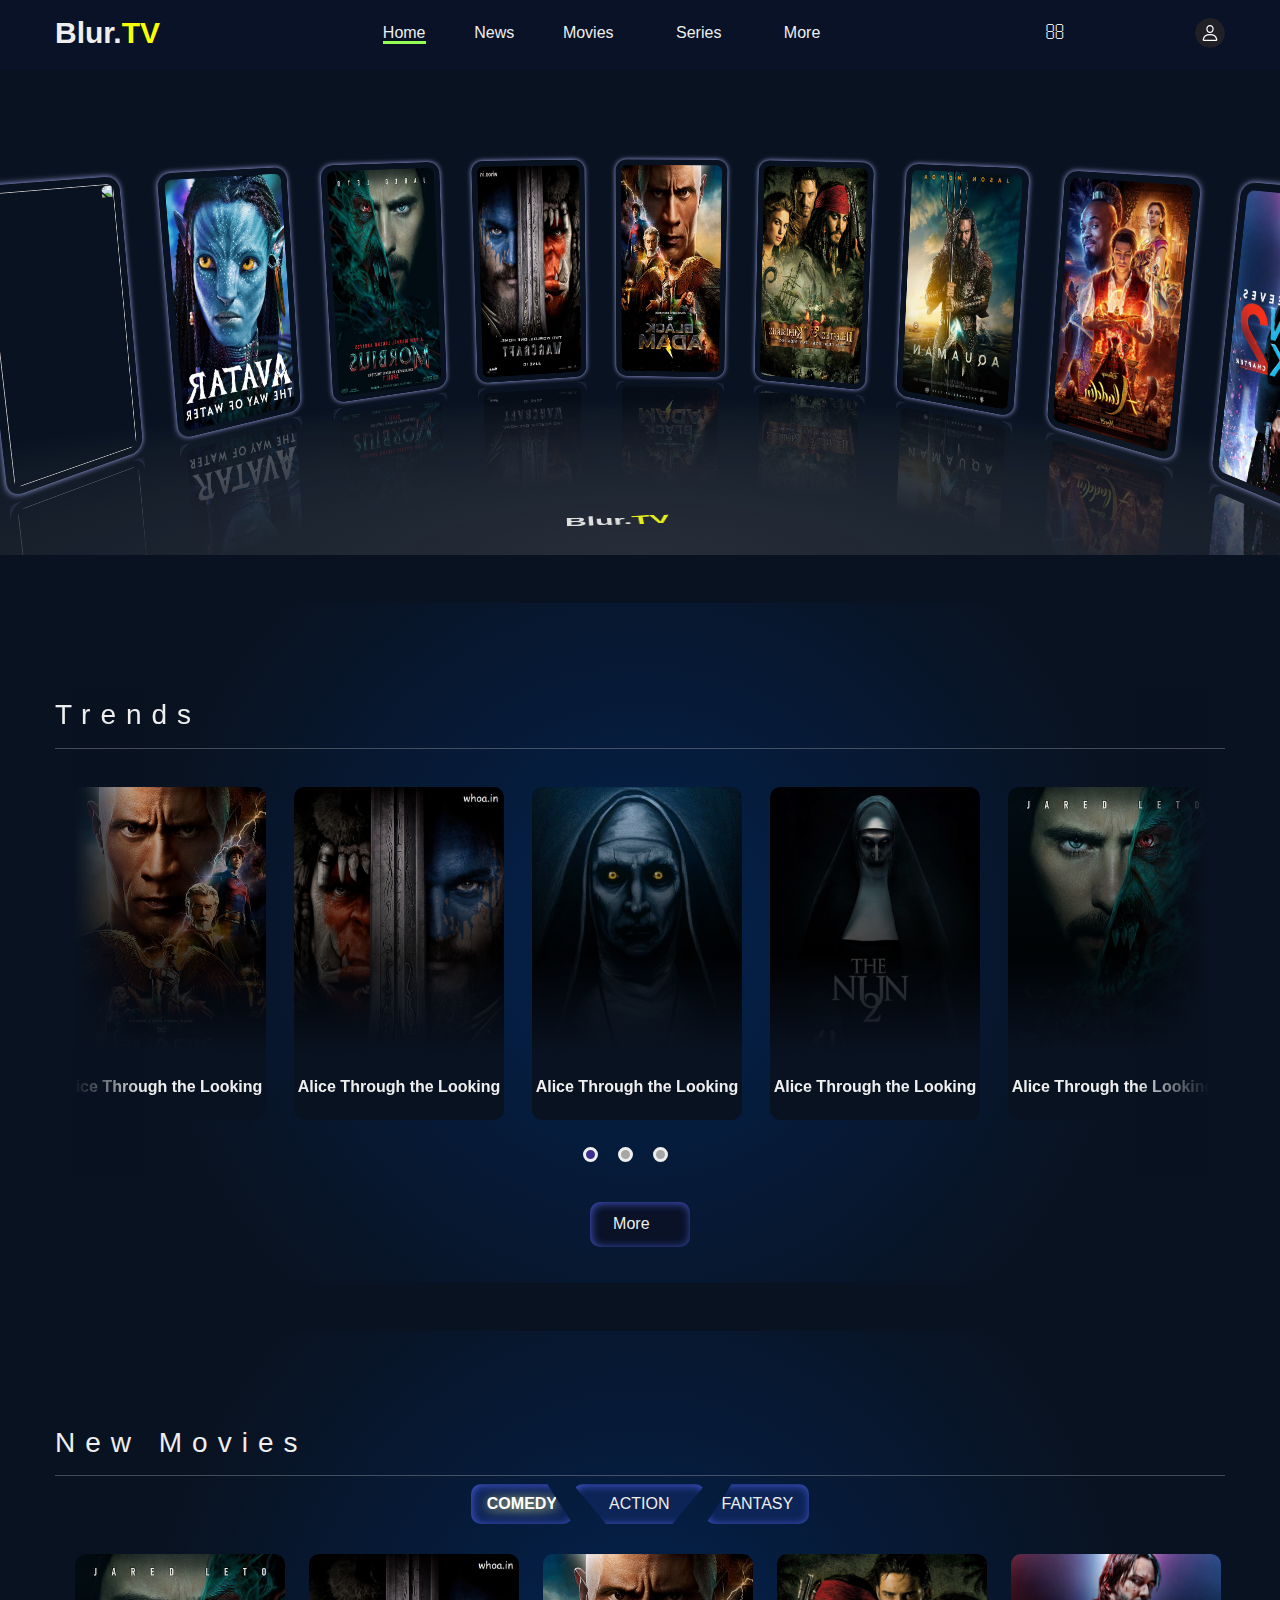
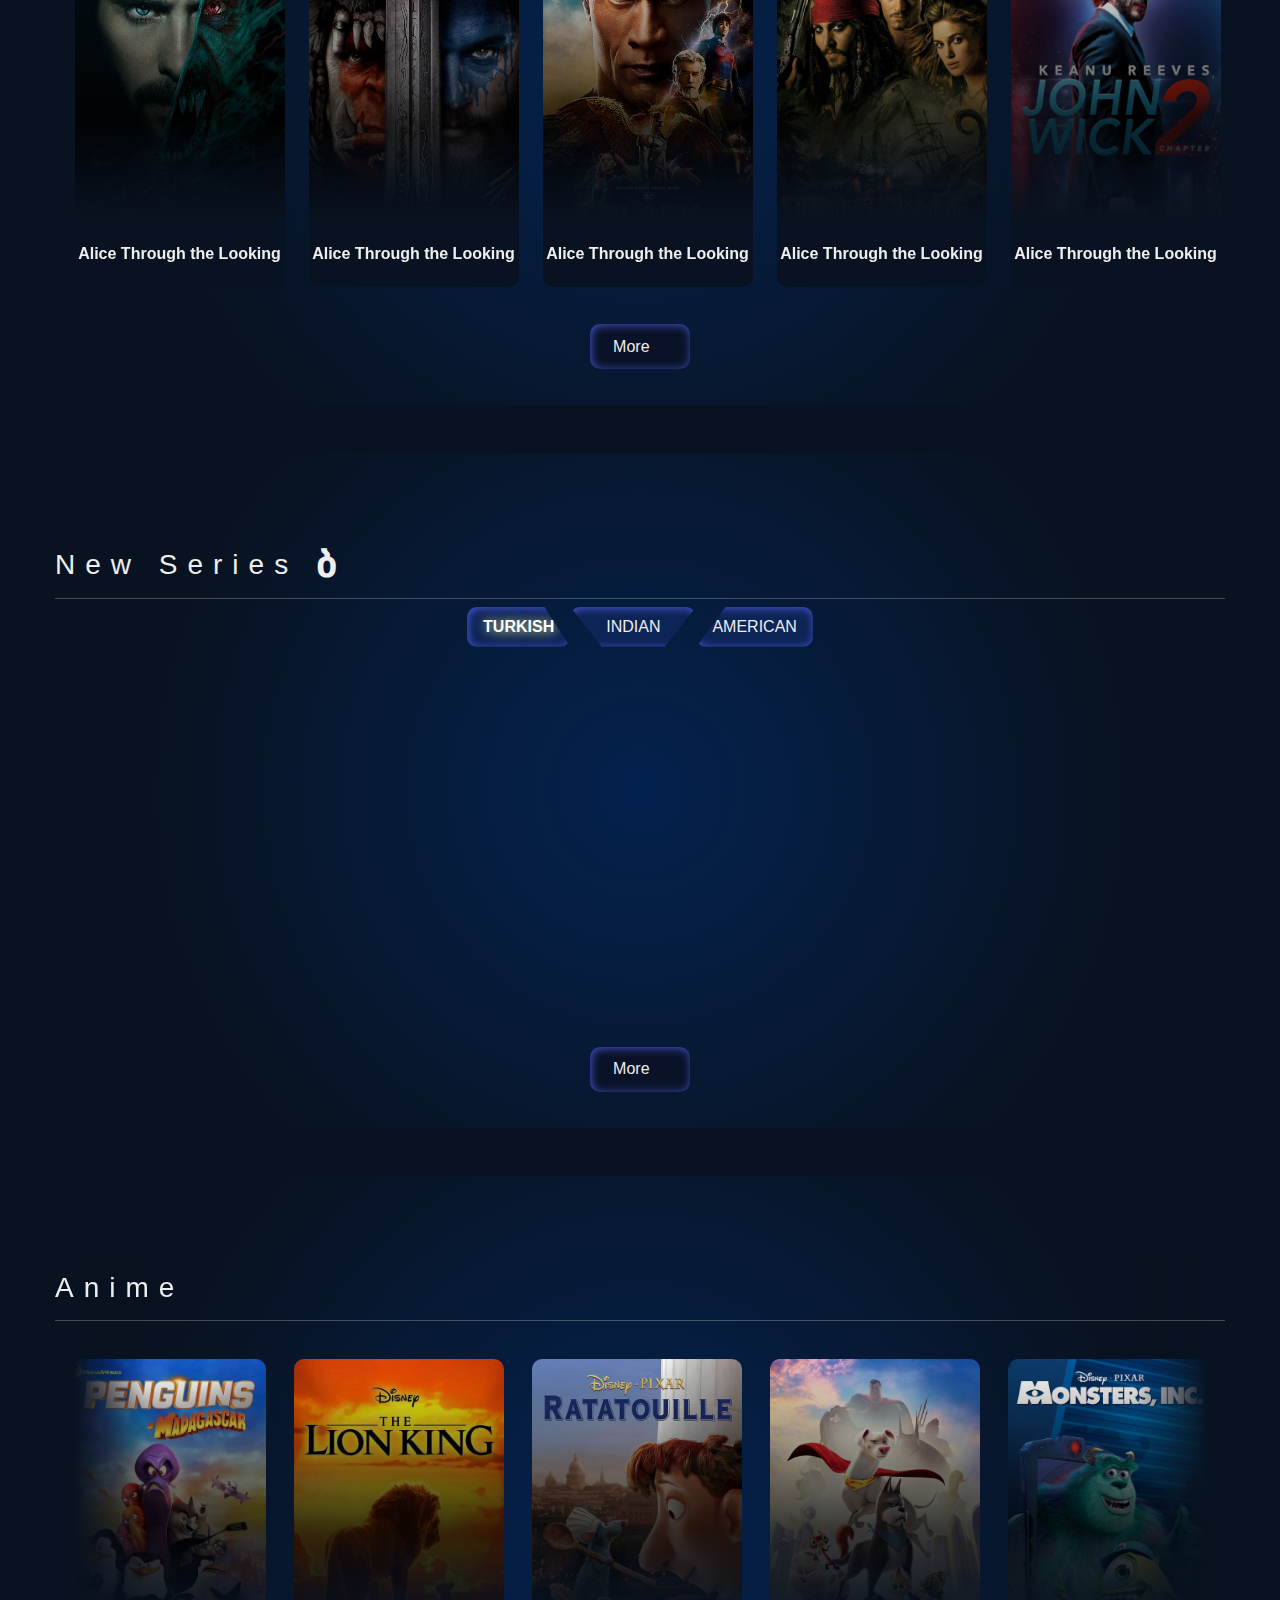
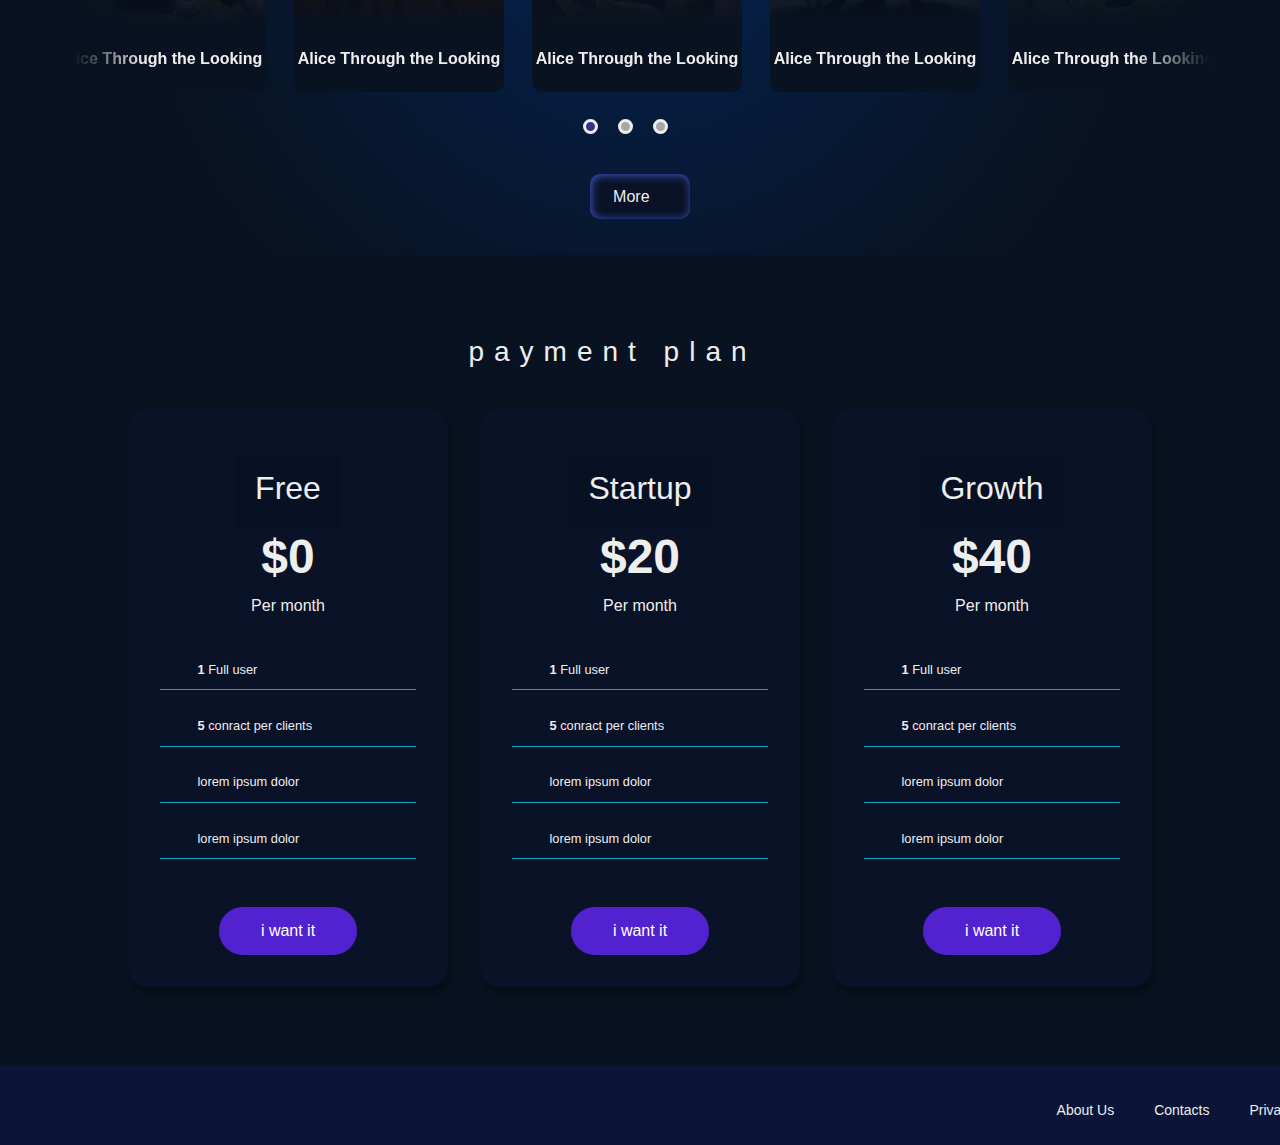
==== commit f29648e5: "Update index.html" ====
--- a/index.html
+++ b/index.html
@@ -6,19 +6,10 @@
     <meta http-equiv="X-UA-Compatible" content="IE=edge">
     <meta name="viewport" content="width=device-width, initial-scale=1.0">
 
-    <!--  Bootstrap v4.6.1 -->
-	<!-- <link href="asstes/css/bootstrap.css" rel="stylesheet"> -->
-	<!--  owl.carousel v2.3.4 -->
-	<!-- <link href="asstes/css/owl.carousel.min.css" rel="stylesheet"> -->
-	<!-- <link href="asstes/css/owl.theme.default.min.css" rel="stylesheet"> -->
-	<!--  Font logo (blur) -->
 	<link href="asstes/fonts/strangerfixcs.ttf" rel="stylesheet">
 	<!--  font Awesome -->
 	<link href="asstes/fonts/all.min.css" rel="stylesheet">
 	<!--  Style css -->
-    <!-- <link href="asstes/css/animate.css" rel="stylesheet"/> -->
-    <!-- <link href="asstes/css/shared.main.css" rel="stylesheet"> -->
-    <!-- <link href="asstes/css/style-home.css" rel="stylesheet"> -->
     <link href="asstes/css/shared.main.css" rel="stylesheet">
     <title>Home | Blur.TV</title>
 </head>
@@ -27,14 +18,14 @@
 
 
     <!-- Loading -->
-    <!-- <div id="js-preloader" class="load">
+     <div id="js-preloader" class="load">
         <div class="loader">
             <a class="logo animate__animated animate__hinge" href="#">Blur.<span class="">TV</span></a>
             <div class="inner one"></div>
             <div class="inner two"></div>
             <div class="inner three"></div>
         </div>
-    </div> -->
+    </div> 
     <!-- End -->
 
     <!-- bubble Trailer -->
